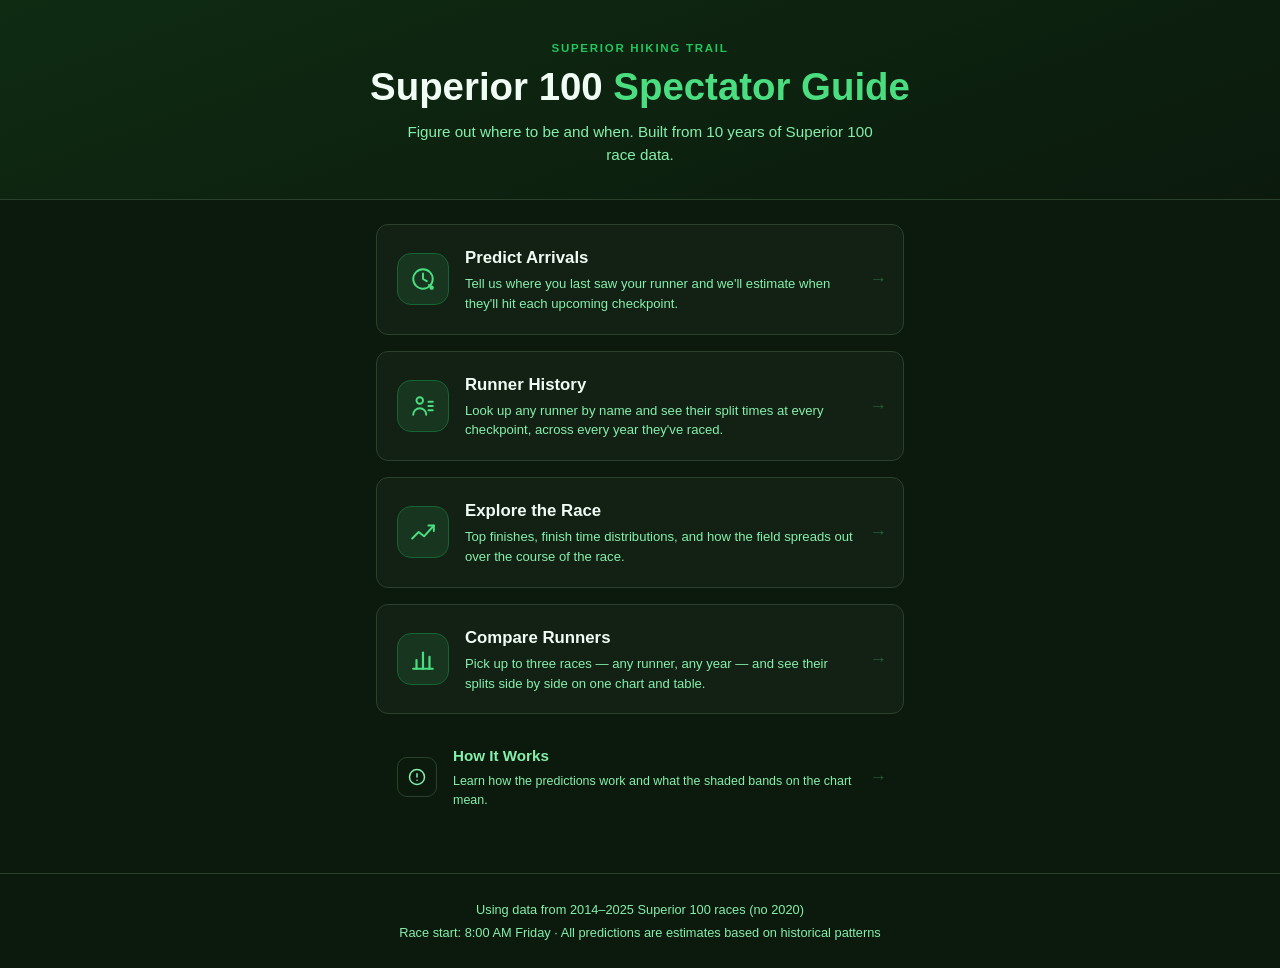
==== index.html @ 0fc6be2d "Add Compare Runners feature Compare up to three Runner-Year instances from across the database on a " ====
<!DOCTYPE html>
<html lang="en">
<head>
  <meta charset="UTF-8">
  <meta name="viewport" content="width=device-width, initial-scale=1.0">
  <title>Superior 100 Spectator Guide</title>
  <link rel="stylesheet" href="css/style.css?v=3">
</head>
<body>

  <header class="site-header">
    <div class="header-inner">
      <div class="header-eyebrow">Superior Hiking Trail</div>
      <h1>Superior 100 <span class="header-accent">Spectator Guide</span></h1>
      <p class="header-sub">Figure out where to be and when. Built from 10 years of Superior 100 race data.</p>
    </div>
  </header>

  <main class="landing-main">

    <a href="predict.html" class="path-card">
      <div class="path-icon">
        <svg viewBox="0 0 24 24" fill="none" stroke="currentColor" stroke-width="1.8" stroke-linecap="round" stroke-linejoin="round">
          <circle cx="12" cy="12" r="9"/>
          <polyline points="12,7 12,12 15.5,14"/>
          <path d="M17.5 17.5 L20 20"/>
          <circle cx="20" cy="20" r="2" fill="currentColor" stroke="none"/>
        </svg>
      </div>
      <div class="path-content">
        <h2 class="path-title">Predict Arrivals</h2>
        <p class="path-desc">Tell us where you last saw your runner and we'll estimate when they'll hit each upcoming checkpoint.</p>
      </div>
      <span class="path-arrow">→</span>
    </a>

    <a href="lookup.html" class="path-card">
      <div class="path-icon">
        <svg viewBox="0 0 24 24" fill="none" stroke="currentColor" stroke-width="1.8" stroke-linecap="round" stroke-linejoin="round">
          <circle cx="9" cy="7" r="3"/>
          <path d="M3 20c0-3.3 2.7-6 6-6s6 2.7 6 6"/>
          <line x1="17" y1="8" x2="21" y2="8"/>
          <line x1="17" y1="12" x2="21" y2="12"/>
          <line x1="17" y1="16" x2="21" y2="16"/>
        </svg>
      </div>
      <div class="path-content">
        <h2 class="path-title">Runner History</h2>
        <p class="path-desc">Look up any runner by name and see their split times at every checkpoint, across every year they've raced.</p>
      </div>
      <span class="path-arrow">→</span>
    </a>

    <a href="explore.html" class="path-card">
      <div class="path-icon">
        <svg viewBox="0 0 24 24" fill="none" stroke="currentColor" stroke-width="1.8" stroke-linecap="round" stroke-linejoin="round">
          <polyline points="2,18 8,12 13,16 22,6"/>
          <polyline points="17,6 22,6 22,11"/>
        </svg>
      </div>
      <div class="path-content">
        <h2 class="path-title">Explore the Race</h2>
        <p class="path-desc">Top finishes, finish time distributions, and how the field spreads out over the course of the race.</p>
      </div>
      <span class="path-arrow">→</span>
    </a>

    <a href="compare.html" class="path-card">
      <div class="path-icon">
        <svg viewBox="0 0 24 24" fill="none" stroke="currentColor" stroke-width="2" stroke-linecap="round" stroke-linejoin="round">
          <line x1="3"  y1="21" x2="21" y2="21"/>
          <line x1="6"  y1="21" x2="6"  y2="13"/>
          <line x1="12" y1="21" x2="12" y2="6"/>
          <line x1="18" y1="21" x2="18" y2="10"/>
        </svg>
      </div>
      <div class="path-content">
        <h2 class="path-title">Compare Runners</h2>
        <p class="path-desc">Pick up to three races — any runner, any year — and see their splits side by side on one chart and table.</p>
      </div>
      <span class="path-arrow">→</span>
    </a>

    <a href="about.html" class="path-card path-card-minor">
      <div class="path-icon path-icon-sm">
        <svg viewBox="0 0 24 24" fill="none" stroke="currentColor" stroke-width="1.8" stroke-linecap="round" stroke-linejoin="round">
          <circle cx="12" cy="12" r="9"/>
          <line x1="12" y1="8" x2="12" y2="12"/>
          <line x1="12" y1="16" x2="12.01" y2="16"/>
        </svg>
      </div>
      <div class="path-content">
        <h2 class="path-title">How It Works</h2>
        <p class="path-desc">Learn how the predictions work and what the shaded bands on the chart mean.</p>
      </div>
      <span class="path-arrow">→</span>
    </a>

  </main>

  <footer class="site-footer">
    <p>Using data from 2014–2025 Superior 100 races (no 2020)</p>
    <p>Race start: 8:00 AM Friday · All predictions are estimates based on historical patterns</p>
  </footer>

</body>
</html>
---- css/style.css ----
/* ─────────────────────────────────────────────
   Reset & Base
───────────────────────────────────────────── */
*, *::before, *::after { box-sizing: border-box; margin: 0; padding: 0; }

:root {
  --bg:          #0b1a0d;
  --surface:     #122114;
  --surface2:    #1a2e1c;
  --border:      #2a422c;
  --accent:      #4ade80;
  --accent-dim:  #22c55e;
  --accent-muted:#166534;
  --text:        #f0fdf4;
  --text-muted:  #86efac;
  --text-faint:  #4ade8055;
  --error:       #f87171;
  --radius:      12px;
  --radius-sm:   8px;

  /* CI fill colors */
  --ci-95: rgba(74, 222, 128, 0.08);
  --ci-50: rgba(74, 222, 128, 0.22);
  --ci-line: #22c55e;
}

html { font-size: 16px; }

body {
  font-family: -apple-system, BlinkMacSystemFont, 'Segoe UI', Roboto, sans-serif;
  background: var(--bg);
  color: var(--text);
  min-height: 100vh;
  line-height: 1.5;
}

/* ─────────────────────────────────────────────
   Header
───────────────────────────────────────────── */
.site-header {
  background: linear-gradient(160deg, #0f2b12 0%, #0b1a0d 100%);
  border-bottom: 1px solid var(--border);
  padding: 2.5rem 1rem 2rem;
  text-align: center;
}

.header-inner { max-width: 640px; margin: 0 auto; }

.header-eyebrow {
  font-size: 0.72rem;
  font-weight: 600;
  letter-spacing: 0.15em;
  text-transform: uppercase;
  color: var(--accent-dim);
  margin-bottom: 0.5rem;
}

h1 {
  font-size: clamp(1.6rem, 5vw, 2.4rem);
  font-weight: 700;
  color: var(--text);
  line-height: 1.15;
}

.header-accent { color: var(--accent); }

.header-sub {
  margin-top: 0.75rem;
  color: var(--text-muted);
  font-size: 0.95rem;
  max-width: 480px;
  margin-left: auto;
  margin-right: auto;
}

/* ─────────────────────────────────────────────
   Layout
───────────────────────────────────────────── */
#app {
  max-width: 680px;
  margin: 0 auto;
  padding: 1.5rem 1rem 3rem;
  display: flex;
  flex-direction: column;
  gap: 1.25rem;
}

.section { display: flex; flex-direction: column; gap: 1.25rem; }
.hidden  { display: none !important; }

/* ─────────────────────────────────────────────
   Cards
───────────────────────────────────────────── */
.card {
  background: var(--surface);
  border: 1px solid var(--border);
  border-radius: var(--radius);
  padding: 1.5rem;
}

.section-title {
  font-size: 1.1rem;
  font-weight: 600;
  color: var(--text);
  margin-bottom: 0.5rem;
}

.section-desc {
  font-size: 0.875rem;
  color: var(--text-muted);
  line-height: 1.6;
  margin-bottom: 1.25rem;
}

/* ─────────────────────────────────────────────
   Loading
───────────────────────────────────────────── */
.loading-screen {
  display: flex;
  flex-direction: column;
  align-items: center;
  gap: 1rem;
  padding: 4rem 1rem;
  color: var(--text-muted);
}

.spinner {
  width: 36px;
  height: 36px;
  border: 3px solid var(--surface2);
  border-top-color: var(--accent);
  border-radius: 50%;
  animation: spin 0.8s linear infinite;
}

@keyframes spin { to { transform: rotate(360deg); } }

/* ─────────────────────────────────────────────
   Observation Rows
───────────────────────────────────────────── */
.observations-container { display: flex; flex-direction: column; gap: 0.75rem; }

.obs-row {
  background: var(--surface2);
  border: 1px solid var(--border);
  border-radius: var(--radius-sm);
  padding: 1.5rem;
  display: grid;
  gap: 1rem;
}

.obs-row-header {
  display: flex;
  justify-content: space-between;
  align-items: center;
  margin-bottom: 0.5rem;
}

.obs-row-label {
  font-size: 0.75rem;
  font-weight: 600;
  letter-spacing: 0.1em;
  text-transform: uppercase;
  color: var(--accent-dim);
}

.remove-obs-btn {
  background: none;
  border: 1px solid var(--border);
  color: var(--text-muted);
  cursor: pointer;
  border-radius: 4px;
  width: 24px;
  height: 24px;
  font-size: 0.85rem;
  display: flex;
  align-items: center;
  justify-content: center;
  transition: all 0.15s;
}
.remove-obs-btn:hover { border-color: var(--error); color: var(--error); }

.obs-inputs {
  display: grid;
  grid-template-columns: 1fr 1fr auto;
  gap: 0.75rem;
  align-items: end;
}

@media (max-width: 480px) {
  .obs-inputs { grid-template-columns: 1fr 1fr; }
  .obs-inputs .day-group { grid-column: 1 / -1; }
}

.input-group { display: flex; flex-direction: column; gap: 0.3rem; }

.input-label {
  font-size: 0.75rem;
  color: var(--text-muted);
  font-weight: 500;
}

select, input[type="time"] {
  background: var(--surface);
  border: 1px solid var(--border);
  color: var(--text);
  border-radius: var(--radius-sm);
  padding: 0.55rem 0.75rem;
  font-size: 0.875rem;
  width: 100%;
  appearance: none;
  -webkit-appearance: none;
  outline: none;
  transition: border-color 0.15s;
  font-family: inherit;
}

select:focus, input[type="time"]:focus {
  border-color: var(--accent-dim);
}

select {
  background-image: url("data:image/svg+xml,%3Csvg xmlns='http://www.w3.org/2000/svg' width='12' height='8' viewBox='0 0 12 8'%3E%3Cpath d='M1 1l5 5 5-5' stroke='%2386efac' stroke-width='1.5' fill='none' stroke-linecap='round'/%3E%3C/svg%3E");
  background-repeat: no-repeat;
  background-position: right 0.75rem center;
  padding-right: 2rem;
}

/* Day select — compact */
.day-select { min-width: 90px; }

/* Time dropdowns */
.time-dropdowns {
  display: flex;
  gap: 0.3rem;
}
.time-dropdowns select { width: auto; }

/* ─────────────────────────────────────────────
   Buttons
───────────────────────────────────────────── */
.btn {
  display: inline-flex;
  align-items: center;
  justify-content: center;
  gap: 0.4rem;
  padding: 0.65rem 1.25rem;
  border-radius: var(--radius-sm);
  font-size: 0.9rem;
  font-weight: 600;
  cursor: pointer;
  border: 1px solid transparent;
  transition: all 0.15s;
  font-family: inherit;
  text-decoration: none;
  line-height: 1;
  -webkit-appearance: none;
}

.btn-primary {
  background: var(--accent);
  color: #052e16;
  border-color: var(--accent);
}
.btn-primary:hover { background: #86efac; border-color: #86efac; }

.btn-ghost {
  background: transparent;
  color: var(--text-muted);
  border-color: var(--border);
}
.btn-ghost:hover { border-color: var(--accent-dim); color: var(--text); }

#input-section .card { display: flex; flex-direction: column; }
.add-obs-btn { font-size: 0.85rem; padding: 0.75rem 1rem; margin-top: 1.5rem; }

.predict-btn {
  width: 100%;
  padding: 0.875rem 1.5rem;
  font-size: 1rem;
}

.reset-btn { align-self: flex-start; }

/* ─────────────────────────────────────────────
   Error Banner
───────────────────────────────────────────── */
.error-banner {
  background: rgba(248, 113, 113, 0.1);
  border: 1px solid rgba(248, 113, 113, 0.4);
  color: var(--error);
  border-radius: var(--radius-sm);
  padding: 0.75rem 1rem;
  font-size: 0.875rem;
}

/* ─────────────────────────────────────────────
   Next Station Card
───────────────────────────────────────────── */
.next-card {
  border-color: var(--accent-muted);
  background: linear-gradient(135deg, #0f2b12 0%, var(--surface) 100%);
}

.next-card-eyebrow {
  font-size: 0.72rem;
  font-weight: 600;
  letter-spacing: 0.12em;
  text-transform: uppercase;
  color: var(--accent-dim);
  margin-bottom: 0.5rem;
}

.next-card h2 {
  font-size: clamp(1.2rem, 4vw, 1.6rem);
  font-weight: 700;
  margin-bottom: 1.25rem;
}

.next-card h2 .station-name { color: var(--accent); }

.time-grid {
  display: grid;
  grid-template-columns: 1fr 1fr 1fr;
  gap: 0.75rem;
  margin-bottom: 1rem;
}

@media (max-width: 400px) {
  .time-grid { grid-template-columns: 1fr 1fr; }
}

.time-cell {
  background: rgba(0,0,0,0.25);
  border: 1px solid var(--border);
  border-radius: var(--radius-sm);
  padding: 0.75rem;
  text-align: center;
}

.time-cell-label {
  font-size: 0.7rem;
  text-transform: uppercase;
  letter-spacing: 0.08em;
  color: var(--text-muted);
  margin-bottom: 0.35rem;
}

.time-cell-value {
  font-size: 1.05rem;
  font-weight: 700;
  color: var(--text);
  line-height: 1.2;
}

.time-cell-value .day-tag {
  display: block;
  font-size: 0.65rem;
  font-weight: 500;
  color: var(--text-muted);
  margin-top: 0.15rem;
}

.time-cell.highlight {
  border-color: var(--accent-dim);
  background: rgba(34, 197, 94, 0.08);
}
.time-cell.highlight .time-cell-value { color: var(--accent); }

.confidence-bar-wrapper {
  margin-top: 0.75rem;
}

.confidence-label {
  font-size: 0.75rem;
  color: var(--text-muted);
  margin-bottom: 0.35rem;
}

.confidence-bar-track {
  height: 8px;
  background: var(--surface2);
  border-radius: 99px;
  overflow: hidden;
  position: relative;
}

.confidence-bar-fill {
  height: 100%;
  border-radius: 99px;
  background: linear-gradient(90deg, var(--accent-muted), var(--accent));
  position: absolute;
}

/* ─────────────────────────────────────────────
   Chart
───────────────────────────────────────────── */
.chart-card { }

.chart-title {
  font-size: 1rem;
  font-weight: 600;
  color: var(--text);
  margin-bottom: 0.25rem;
}

.chart-subtitle {
  font-size: 0.8rem;
  color: var(--text-muted);
  margin-bottom: 1rem;
}

.chart-wrap {
  position: relative;
  height: 240px;
}

.chart-legend {
  display: flex;
  gap: 1.25rem;
  margin-top: 1rem;
  flex-wrap: wrap;
}

.legend-item {
  display: flex;
  align-items: center;
  gap: 0.4rem;
  font-size: 0.78rem;
  color: var(--text-muted);
}

.swatch {
  width: 14px;
  height: 14px;
  border-radius: 3px;
  flex-shrink: 0;
}

.swatch-80   { background: rgba(74, 222, 128, 0.2); border: 1px solid rgba(74, 222, 128, 0.4); }
.swatch-50   { background: rgba(74, 222, 128, 0.45); border: 1px solid rgba(74, 222, 128, 0.7); }
.swatch-line { background: #22c55e; border-radius: 99px; height: 3px; margin: auto 0; width: 16px; }
.swatch-night { background: rgba(10, 15, 50, 0.55); border: 1px solid rgba(100, 110, 200, 0.35); }

/* ─────────────────────────────────────────────
   Table
───────────────────────────────────────────── */
.table-card .section-title { margin-bottom: 0.25rem; }

.table-scroll { overflow-x: auto; margin-top: 1rem; }

.pred-table {
  width: 100%;
  border-collapse: collapse;
  font-size: 0.875rem;
  white-space: nowrap;
}

.pred-table th {
  text-align: center;
  padding: 0.5rem 0.75rem;
  font-size: 0.72rem;
  font-weight: 600;
  letter-spacing: 0.08em;
  text-transform: uppercase;
  color: var(--text-muted);
  border-bottom: 1px solid var(--border);
}

.pred-table th:first-child { text-align: left; }

.pred-table td {
  padding: 0.625rem 0.75rem;
  border-bottom: 1px solid rgba(42, 66, 44, 0.5);
  color: var(--text);
  text-align: center;
}

.pred-table tr:last-child td { border-bottom: none; }
.pred-table tr:hover td { background: var(--surface2); }

.text-right { text-align: right; }

.td-station { font-weight: 500; }
.td-median  { font-weight: 600; color: var(--accent); }
.td-range   { color: var(--text-muted); font-size: 0.82rem; }

.pred-table tr.next-row td { background: rgba(34,197,94,0.06); }
.pred-table tr.next-row .td-station { color: var(--accent); }

.day-tag-inline {
  font-size: 0.7rem;
  color: var(--text-muted);
  margin-left: 0.25rem;
}

.section-sub {
  margin: 0.15rem 0 0;
  font-size: 0.82rem;
  color: var(--text-muted);
  line-height: 1.45;
}

/* Pace chart: emphasize the finish row */
.pred-table tr.pace-finish-row td { background: rgba(34,197,94,0.06); }
.pred-table tr.pace-finish-row .td-station { color: var(--accent); font-weight: 600; }

/* Pace chart: keep the checkpoint name pinned while the times scroll sideways.
   The pinned cell needs an opaque background to cover columns sliding under it. */
#pace-table th:first-child,
#pace-table td:first-child {
  position: sticky;
  left: 0;
  z-index: 1;
  background: var(--surface);
  box-shadow: 1px 0 0 var(--border);
}
#pace-table tr:hover td:first-child { background: var(--surface2); }
/* finish row: solid equivalent of surface + the green tint (rgba can't cover) */
#pace-table tr.pace-finish-row td:first-child { background: #132b18; }

/* ─────────────────────────────────────────────
   Footer
───────────────────────────────────────────── */
.results-footer { display: flex; flex-direction: column; gap: 0.5rem; }

.data-note {
  font-size: 0.8rem;
  color: var(--text-muted);
}

.site-footer {
  border-top: 1px solid var(--border);
  text-align: center;
  padding: 1.5rem 1rem;
  color: var(--text-muted);
  font-size: 0.8rem;
  line-height: 1.8;
}

/* ─────────────────────────────────────────────
   Explore page — stat cards
───────────────────────────────────────────── */
#explore-app {
  max-width: 680px;
  margin: 0 auto;
  padding: 1.5rem 1rem 3rem;
  display: flex;
  flex-direction: column;
  gap: 1.25rem;
}

.chart-wrap-tall { height: 340px; }

.stat-grid {
  display: grid;
  grid-template-columns: repeat(3, 1fr);
  gap: 0.75rem;
}

@media (max-width: 480px) {
  .stat-grid { grid-template-columns: repeat(2, 1fr); }
  .chart-wrap-tall { height: 280px; }
}

.stat-card {
  background: var(--surface);
  border: 1px solid var(--border);
  border-radius: var(--radius);
  padding: 1rem;
  display: flex;
  flex-direction: column;
  gap: 0.2rem;
}

.stat-value {
  font-size: clamp(1.3rem, 4vw, 1.7rem);
  font-weight: 700;
  color: var(--accent);
  line-height: 1.1;
  font-variant-numeric: tabular-nums;
}

.stat-label {
  font-size: 0.72rem;
  font-weight: 600;
  text-transform: uppercase;
  letter-spacing: 0.1em;
  color: var(--text-muted);
}

.stat-sub {
  font-size: 0.75rem;
  color: var(--text-faint);
  line-height: 1.4;
  margin-top: 0.1rem;
}

/* ─────────────────────────────────────────────
   Explore page — scrubber
───────────────────────────────────────────── */
.scrubber-card { }

.scrubber-time {
  font-size: 1.15rem;
  font-weight: 700;
  color: var(--text);
  margin-bottom: 0.75rem;
  min-height: 1.5em;
}

.race-scrubber {
  width: 100%;
  appearance: none;
  -webkit-appearance: none;
  height: 6px;
  border-radius: 99px;
  background: var(--surface2);
  outline: none;
  cursor: pointer;
  margin-bottom: 1.25rem;
}
.race-scrubber::-webkit-slider-thumb {
  -webkit-appearance: none;
  width: 22px;
  height: 22px;
  border-radius: 50%;
  background: var(--accent);
  cursor: pointer;
  border: 2px solid #052e16;
}
.race-scrubber::-moz-range-thumb {
  width: 20px;
  height: 20px;
  border-radius: 50%;
  background: var(--accent);
  cursor: pointer;
  border: 2px solid #052e16;
}

.scrubber-positions {
  display: flex;
  flex-direction: column;
  gap: 0.5rem;
}

.scrubber-row {
  display: grid;
  grid-template-columns: 1fr auto auto;
  align-items: center;
  gap: 0.75rem;
  padding: 0.5rem 0.75rem;
  background: var(--surface2);
  border-radius: var(--radius-sm);
  border: 1px solid var(--border);
}

.scrubber-runner-label {
  font-size: 0.8rem;
  color: var(--text-muted);
}

.scrubber-mile {
  font-size: 0.9rem;
  font-weight: 700;
  color: var(--accent);
  font-variant-numeric: tabular-nums;
  white-space: nowrap;
}

.scrubber-after {
  font-size: 0.75rem;
  color: var(--text-muted);
  white-space: nowrap;
  text-align: right;
}

/* ─────────────────────────────────────────────
   Explore page — survival table
───────────────────────────────────────────── */
.survival-table th, .survival-table td { text-align: center; }
.survival-table th:first-child, .survival-table td:first-child { text-align: left; }
.survival-table .attrition-row td { color: var(--text-muted); }
.survival-table .attrition-row .td-station { color: var(--error); }

.finish-bar-wrap {
  display: flex;
  align-items: center;
  gap: 0.5rem;
  min-width: 80px;
}
.finish-bar {
  height: 8px;
  border-radius: 99px;
  background: linear-gradient(90deg, var(--accent-muted), var(--accent));
  flex-shrink: 0;
  max-width: 60px;
}
.finish-bar-label {
  font-size: 0.82rem;
  font-weight: 600;
  color: var(--text);
}

/* ─────────────────────────────────────────────
   Back link
───────────────────────────────────────────── */
.back-link {
  display: inline-block;
  font-size: 0.8rem;
  color: var(--text-muted);
  text-decoration: none;
  margin-bottom: 0.75rem;
  letter-spacing: 0.03em;
}
.back-link:hover { color: var(--accent); }

/* ─────────────────────────────────────────────
   Landing page
───────────────────────────────────────────── */
.landing-main {
  max-width: 560px;
  margin: 0 auto;
  padding: 1.5rem 1rem 3rem;
  display: flex;
  flex-direction: column;
  gap: 1rem;
}

.path-card {
  display: flex;
  align-items: center;
  gap: 1rem;
  background: var(--surface);
  border: 1px solid var(--border);
  border-radius: var(--radius);
  padding: 1.25rem 1rem 1.25rem 1.25rem;
  text-decoration: none;
  color: var(--text);
  transition: border-color 0.15s, background 0.15s;
  -webkit-tap-highlight-color: transparent;
}
.path-card:hover, .path-card:active {
  border-color: var(--accent-dim);
  background: var(--surface2);
}

.path-card-minor {
  border-color: transparent;
  background: transparent;
  padding-top: 0.875rem;
  padding-bottom: 0.875rem;
}
.path-card-minor:hover { background: var(--surface); border-color: var(--border); }

.path-icon {
  flex-shrink: 0;
  width: 52px;
  height: 52px;
  border-radius: 14px;
  background: rgba(74, 222, 128, 0.1);
  border: 1px solid var(--accent-muted);
  display: flex;
  align-items: center;
  justify-content: center;
  color: var(--accent);
}
.path-icon svg { width: 26px; height: 26px; }

.path-icon-sm {
  width: 40px;
  height: 40px;
  border-radius: 10px;
  background: transparent;
  border-color: var(--border);
  color: var(--text-muted);
}
.path-icon-sm svg { width: 20px; height: 20px; }

.path-content { flex: 1; min-width: 0; }

.path-title {
  font-size: 1.05rem;
  font-weight: 700;
  color: var(--text);
  margin-bottom: 0.25rem;
}
.path-card-minor .path-title { font-size: 0.95rem; color: var(--text-muted); }

.path-desc {
  font-size: 0.82rem;
  color: var(--text-muted);
  line-height: 1.5;
}
.path-card-minor .path-desc { font-size: 0.78rem; }

.path-arrow {
  font-size: 1.1rem;
  color: var(--text-faint);
  flex-shrink: 0;
}
.path-card:hover .path-arrow { color: var(--accent-dim); }

/* ─────────────────────────────────────────────
   Runner lookup page
───────────────────────────────────────────── */
#lookup-app {
  max-width: 680px;
  margin: 0 auto;
  padding: 1.5rem 1rem 3rem;
  display: flex;
  flex-direction: column;
  gap: 1.25rem;
}

.search-card { position: relative; }

.search-wrap { margin-top: 0.75rem; }

.search-input {
  width: 100%;
  background: var(--surface2);
  border: 1px solid var(--border);
  color: var(--text);
  border-radius: var(--radius-sm);
  padding: 0.75rem 1rem;
  font-size: 1rem;
  font-family: inherit;
  outline: none;
  transition: border-color 0.15s;
}
.search-input:focus { border-color: var(--accent-dim); }
.search-input::placeholder { color: var(--text-faint); }

.search-results {
  margin-top: 0.5rem;
  border: 1px solid var(--border);
  border-radius: var(--radius-sm);
  overflow: hidden;
  background: var(--surface2);
  max-height: 320px;
  overflow-y: auto;
}

.search-result-row {
  display: flex;
  align-items: center;
  justify-content: space-between;
  width: 100%;
  padding: 0.75rem 1rem;
  background: none;
  border: none;
  border-bottom: 1px solid rgba(42, 66, 44, 0.4);
  color: var(--text);
  cursor: pointer;
  font-family: inherit;
  font-size: 0.9rem;
  text-align: left;
  gap: 1rem;
  transition: background 0.1s;
  -webkit-tap-highlight-color: transparent;
}
.search-result-row:last-child { border-bottom: none; }
.search-result-row:hover, .search-result-row:active { background: rgba(74,222,128,0.06); }

.result-name { font-weight: 500; }
.result-years { font-size: 0.75rem; color: var(--text-muted); white-space: nowrap; }

.search-empty {
  padding: 1rem;
  color: var(--text-muted);
  font-size: 0.875rem;
  text-align: center;
}

.runner-header-card { padding: 1.25rem 1.5rem; }

.runner-title-row {
  display: flex;
  align-items: center;
  justify-content: space-between;
  flex-wrap: wrap;
  gap: 0.75rem;
}

.runner-name {
  font-size: clamp(1.1rem, 4vw, 1.4rem);
  font-weight: 700;
  color: var(--accent);
}

.year-tabs { display: flex; gap: 0.4rem; flex-wrap: wrap; }

.year-tab {
  padding: 0.3rem 0.75rem;
  border-radius: 99px;
  font-size: 0.82rem;
  font-weight: 600;
  cursor: pointer;
  background: var(--surface2);
  border: 1px solid var(--border);
  color: var(--text-muted);
  font-family: inherit;
  transition: all 0.15s;
}
.year-tab.active, .year-tab:hover {
  background: var(--accent-muted);
  border-color: var(--accent-dim);
  color: var(--text);
}

.year-single {
  font-size: 0.82rem;
  color: var(--text-muted);
  font-weight: 600;
}

.history-table td { text-align: center; }
.history-table td.td-station { text-align: left; }
.history-table .seg-cell { color: var(--text-muted); font-size: 0.82rem; }
.history-table .dns-row td { opacity: 0.4; }

.runner-finish {
  display: flex;
  align-items: center;
  gap: 0.75rem;
  margin-top: 1rem;
  padding-top: 1rem;
  border-top: 1px solid var(--border);
}
.finish-label {
  font-size: 0.7rem;
  font-weight: 600;
  text-transform: uppercase;
  letter-spacing: 0.12em;
  color: var(--text-muted);
  flex-shrink: 0;
}
.finish-time {
  font-size: 1.5rem;
  font-weight: 700;
  color: var(--accent);
  font-variant-numeric: tabular-nums;
  letter-spacing: 0.02em;
}
.runner-finish.dnf {
  background: rgba(248, 113, 113, 0.07);
  border: 1px solid rgba(248, 113, 113, 0.3);
  border-top: 1px solid rgba(248, 113, 113, 0.3);
  border-radius: var(--radius-sm);
  padding: 0.6rem 0.875rem;
  margin-top: 1rem;
}
.runner-finish.dnf .finish-label {
  color: var(--error);
  letter-spacing: 0.08em;
  font-size: 0.85rem;
  text-transform: none;
}

/* ─────────────────────────────────────────────
   About page
───────────────────────────────────────────── */
.about-main {
  max-width: 640px;
  margin: 0 auto;
  padding: 1.5rem 1rem 3rem;
  display: flex;
  flex-direction: column;
  gap: 1rem;
}

.about-section { }

.about-heading {
  font-size: 1rem;
  font-weight: 700;
  color: var(--accent);
  margin-bottom: 0.75rem;
}

.about-section p {
  font-size: 0.9rem;
  color: var(--text-muted);
  line-height: 1.7;
  margin-bottom: 0.75rem;
}
.about-section p:last-child { margin-bottom: 0; }

.about-section strong { color: var(--text); }
.about-section em { color: var(--text); font-style: italic; }

.about-list {
  list-style: none;
  display: flex;
  flex-direction: column;
  gap: 0.5rem;
  margin: 0.5rem 0 0.75rem;
}
.about-list li {
  font-size: 0.9rem;
  color: var(--text-muted);
  line-height: 1.6;
  padding-left: 1rem;
  position: relative;
}
.about-list li::before {
  content: '·';
  position: absolute;
  left: 0;
  color: var(--accent-dim);
  font-weight: 700;
}

.about-cta {
  text-align: center;
  padding: 0.5rem 0;
}

/* ─────────────────────────────────────────────
   Compare page
───────────────────────────────────────────── */
#compare-app {
  max-width: 680px;
  margin: 0 auto;
  padding: 1.5rem 1rem 3rem;
  display: flex;
  flex-direction: column;
  gap: 1.25rem;
}

#compare-results {
  display: flex;
  flex-direction: column;
  gap: 1.25rem;
}

/* Selected race chips */
.selected-races {
  display: flex;
  flex-direction: column;
  gap: 0.5rem;
  margin-bottom: 1rem;
}

.cmp-empty {
  font-size: 0.85rem;
  color: var(--text-faint);
  padding: 0.1rem 0 0.4rem;
}

.cmp-chip {
  display: flex;
  align-items: center;
  gap: 0.75rem;
  background: var(--surface2);
  border: 1px solid var(--border);
  border-radius: var(--radius-sm);
  padding: 0.6rem 0.75rem;
}

.cmp-chip-dot {
  width: 10px;
  height: 10px;
  border-radius: 50%;
  flex-shrink: 0;
  background: var(--chip-color, var(--accent));
}

.cmp-chip-text { display: flex; flex-direction: column; gap: 0.1rem; flex: 1; min-width: 0; }
.cmp-chip-name { font-weight: 600; color: var(--text); font-size: 0.9rem; }
.cmp-chip-meta { font-size: 0.75rem; color: var(--text-muted); }

.cmp-chip-remove {
  background: none;
  border: 1px solid var(--border);
  color: var(--text-muted);
  cursor: pointer;
  border-radius: 4px;
  width: 24px;
  height: 24px;
  font-size: 0.85rem;
  display: flex;
  align-items: center;
  justify-content: center;
  flex-shrink: 0;
  transition: all 0.15s;
}
.cmp-chip-remove:hover { border-color: var(--error); color: var(--error); }

/* Search result rows carry a runner name + a year pill per race they ran */
.cmp-result-row {
  display: flex;
  align-items: center;
  justify-content: space-between;
  gap: 1rem;
  padding: 0.6rem 1rem;
  border-bottom: 1px solid rgba(42, 66, 44, 0.4);
}
.cmp-result-row:last-child { border-bottom: none; }
.cmp-result-row .result-name { font-weight: 500; font-size: 0.9rem; }

.cmp-result-years { display: flex; gap: 0.35rem; flex-wrap: wrap; justify-content: flex-end; }

.cmp-year-pill { padding: 0.2rem 0.6rem; font-size: 0.78rem; }
.cmp-year-pill:disabled { cursor: default; }
.cmp-year-pill:not(.active):disabled { opacity: 0.5; }
.cmp-year-pill:not(.active):disabled:hover {
  background: var(--surface2);
  border-color: var(--border);
  color: var(--text-muted);
}

/* Comparison table: colored, mixed-case column heads tie each runner to a chart line */
.cmp-col-head { text-transform: none; vertical-align: bottom; }
.cmp-col-inner { display: flex; flex-direction: column; align-items: center; gap: 3px; }
.cmp-col-dot { width: 18px; height: 4px; border-radius: 99px; }
.cmp-col-name { font-weight: 600; color: var(--text); font-size: 0.78rem; letter-spacing: 0; white-space: nowrap; }
.cmp-col-year { font-size: 0.7rem; color: var(--text-muted); font-weight: 500; }

#compare-table td.td-station { text-align: left; }
.cmp-dns { color: var(--text-faint); }

/* Keep the checkpoint column pinned while race columns scroll sideways */
#compare-table th:first-child,
#compare-table td:first-child {
  position: sticky;
  left: 0;
  z-index: 1;
  background: var(--surface);
  box-shadow: 1px 0 0 var(--border);
}
#compare-table tr:hover td:first-child { background: var(--surface2); }
#compare-table tr.pace-finish-row td:first-child { background: #132b18; }
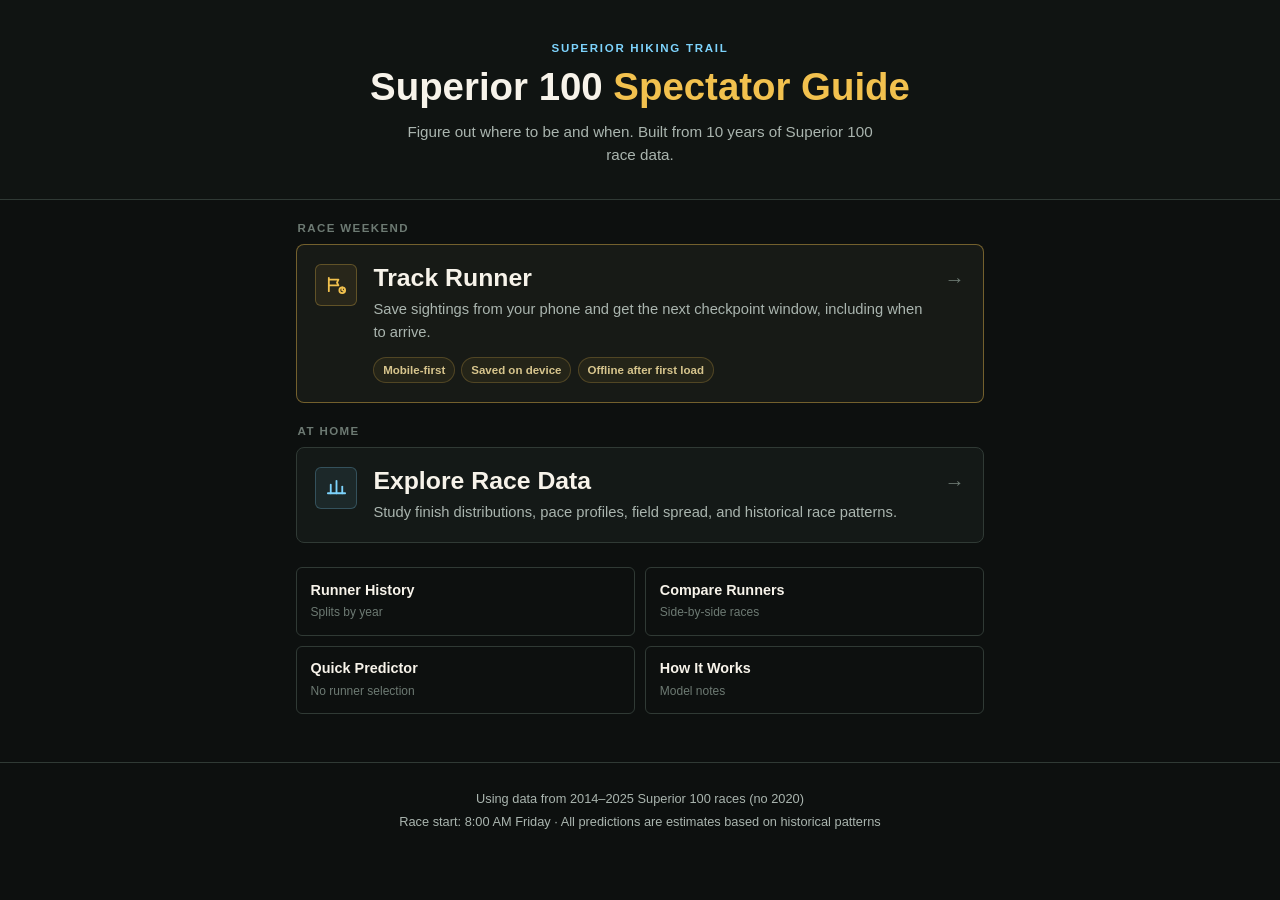
==== commit c82fc37a: "UI refresh" ====
--- a/index.html
+++ b/index.html
@@ -4,7 +4,7 @@
   <meta charset="UTF-8">
   <meta name="viewport" content="width=device-width, initial-scale=1.0">
   <title>Superior 100 Spectator Guide</title>
-  <link rel="stylesheet" href="css/style.css?v=3">
+  <link rel="stylesheet" href="css/style.css?v=14">
 </head>
 <body>
 
@@ -16,85 +16,69 @@
     </div>
   </header>
 
-  <main class="landing-main">
+  <main class="landing-main landing-main-v2">
 
-    <a href="predict.html" class="path-card">
-      <div class="path-icon">
-        <svg viewBox="0 0 24 24" fill="none" stroke="currentColor" stroke-width="1.8" stroke-linecap="round" stroke-linejoin="round">
-          <circle cx="12" cy="12" r="9"/>
-          <polyline points="12,7 12,12 15.5,14"/>
-          <path d="M17.5 17.5 L20 20"/>
-          <circle cx="20" cy="20" r="2" fill="currentColor" stroke="none"/>
-        </svg>
-      </div>
-      <div class="path-content">
-        <h2 class="path-title">Predict Arrivals</h2>
-        <p class="path-desc">Tell us where you last saw your runner and we'll estimate when they'll hit each upcoming checkpoint.</p>
-      </div>
-      <span class="path-arrow">→</span>
-    </a>
+    <section class="landing-mode">
+      <div class="mode-kicker">Race Weekend</div>
+      <a href="track.html" class="mode-card mode-card-primary">
+        <div class="mode-icon">
+          <svg viewBox="0 0 24 24" fill="none" stroke="currentColor" stroke-width="1.9" stroke-linecap="round" stroke-linejoin="round">
+            <path d="M4 19V5"/>
+            <path d="M4 7h10l-1.5 3L14 13H4"/>
+            <circle cx="18" cy="18" r="3"/>
+            <path d="M18 15v3l2 1"/>
+          </svg>
+        </div>
+        <div class="mode-content">
+          <h2>Track Runner</h2>
+          <p>Save sightings from your phone and get the next checkpoint window, including when to arrive.</p>
+          <div class="mode-tags">
+            <span>Mobile-first</span>
+            <span>Saved on device</span>
+            <span>Offline after first load</span>
+          </div>
+        </div>
+        <span class="mode-arrow">→</span>
+      </a>
+    </section>
 
-    <a href="lookup.html" class="path-card">
-      <div class="path-icon">
-        <svg viewBox="0 0 24 24" fill="none" stroke="currentColor" stroke-width="1.8" stroke-linecap="round" stroke-linejoin="round">
-          <circle cx="9" cy="7" r="3"/>
-          <path d="M3 20c0-3.3 2.7-6 6-6s6 2.7 6 6"/>
-          <line x1="17" y1="8" x2="21" y2="8"/>
-          <line x1="17" y1="12" x2="21" y2="12"/>
-          <line x1="17" y1="16" x2="21" y2="16"/>
-        </svg>
-      </div>
-      <div class="path-content">
-        <h2 class="path-title">Runner History</h2>
-        <p class="path-desc">Look up any runner by name and see their split times at every checkpoint, across every year they've raced.</p>
-      </div>
-      <span class="path-arrow">→</span>
-    </a>
+    <section class="landing-mode">
+      <div class="mode-kicker">At Home</div>
+      <a href="explore.html" class="mode-card">
+        <div class="mode-icon">
+          <svg viewBox="0 0 24 24" fill="none" stroke="currentColor" stroke-width="1.9" stroke-linecap="round" stroke-linejoin="round">
+            <path d="M3 18h18"/>
+            <path d="M6 18V9"/>
+            <path d="M12 18V5"/>
+            <path d="M18 18v-7"/>
+          </svg>
+        </div>
+        <div class="mode-content">
+          <h2>Explore Race Data</h2>
+          <p>Study finish distributions, pace profiles, field spread, and historical race patterns.</p>
+        </div>
+        <span class="mode-arrow">→</span>
+      </a>
+    </section>
 
-    <a href="explore.html" class="path-card">
-      <div class="path-icon">
-        <svg viewBox="0 0 24 24" fill="none" stroke="currentColor" stroke-width="1.8" stroke-linecap="round" stroke-linejoin="round">
-          <polyline points="2,18 8,12 13,16 22,6"/>
-          <polyline points="17,6 22,6 22,11"/>
-        </svg>
-      </div>
-      <div class="path-content">
-        <h2 class="path-title">Explore the Race</h2>
-        <p class="path-desc">Top finishes, finish time distributions, and how the field spreads out over the course of the race.</p>
-      </div>
-      <span class="path-arrow">→</span>
-    </a>
-
-    <a href="compare.html" class="path-card">
-      <div class="path-icon">
-        <svg viewBox="0 0 24 24" fill="none" stroke="currentColor" stroke-width="2" stroke-linecap="round" stroke-linejoin="round">
-          <line x1="3"  y1="21" x2="21" y2="21"/>
-          <line x1="6"  y1="21" x2="6"  y2="13"/>
-          <line x1="12" y1="21" x2="12" y2="6"/>
-          <line x1="18" y1="21" x2="18" y2="10"/>
-        </svg>
-      </div>
-      <div class="path-content">
-        <h2 class="path-title">Compare Runners</h2>
-        <p class="path-desc">Pick up to three races — any runner, any year — and see their splits side by side on one chart and table.</p>
-      </div>
-      <span class="path-arrow">→</span>
-    </a>
-
-    <a href="about.html" class="path-card path-card-minor">
-      <div class="path-icon path-icon-sm">
-        <svg viewBox="0 0 24 24" fill="none" stroke="currentColor" stroke-width="1.8" stroke-linecap="round" stroke-linejoin="round">
-          <circle cx="12" cy="12" r="9"/>
-          <line x1="12" y1="8" x2="12" y2="12"/>
-          <line x1="12" y1="16" x2="12.01" y2="16"/>
-        </svg>
-      </div>
-      <div class="path-content">
-        <h2 class="path-title">How It Works</h2>
-        <p class="path-desc">Learn how the predictions work and what the shaded bands on the chart mean.</p>
-      </div>
-      <span class="path-arrow">→</span>
-    </a>
+    <section class="landing-tools" aria-label="More tools">
+      <a href="lookup.html" class="tool-link">
+        <span>Runner History</span>
+        <small>Splits by year</small>
+      </a>
+      <a href="compare.html" class="tool-link">
+        <span>Compare Runners</span>
+        <small>Side-by-side races</small>
+      </a>
+      <a href="predict.html" class="tool-link">
+        <span>Quick Predictor</span>
+        <small>No runner selection</small>
+      </a>
+      <a href="about.html" class="tool-link">
+        <span>How It Works</span>
+        <small>Model notes</small>
+      </a>
+    </section>
 
   </main>
 
@@ -103,5 +87,6 @@
     <p>Race start: 8:00 AM Friday · All predictions are estimates based on historical patterns</p>
   </footer>
 
+  <script src="js/sw-register.js"></script>
 </body>
 </html>
--- a/css/style.css
+++ b/css/style.css
@@ -4,24 +4,25 @@
 *, *::before, *::after { box-sizing: border-box; margin: 0; padding: 0; }
 
 :root {
-  --bg:          #0b1a0d;
-  --surface:     #122114;
-  --surface2:    #1a2e1c;
-  --border:      #2a422c;
-  --accent:      #4ade80;
-  --accent-dim:  #22c55e;
-  --accent-muted:#166534;
-  --text:        #f0fdf4;
-  --text-muted:  #86efac;
-  --text-faint:  #4ade8055;
+  --bg:          #0d100f;
+  --surface:     #151a18;
+  --surface2:    #1d2421;
+  --border:      #303a35;
+  --accent:      #f2c14e;
+  --accent-dim:  #7dd3fc;
+  --accent-muted:#46535b;
+  --success:     #4ade80;
+  --text:        #f7f3ea;
+  --text-muted:  #aab5af;
+  --text-faint:  #6d7a73;
   --error:       #f87171;
-  --radius:      12px;
-  --radius-sm:   8px;
+  --radius:      8px;
+  --radius-sm:   6px;
 
   /* CI fill colors */
-  --ci-95: rgba(74, 222, 128, 0.08);
-  --ci-50: rgba(74, 222, 128, 0.22);
-  --ci-line: #22c55e;
+  --ci-95: rgba(125, 211, 252, 0.09);
+  --ci-50: rgba(125, 211, 252, 0.22);
+  --ci-line: #7dd3fc;
 }
 
 html { font-size: 16px; }
@@ -38,7 +39,7 @@
    Header
 ───────────────────────────────────────────── */
 .site-header {
-  background: linear-gradient(160deg, #0f2b12 0%, #0b1a0d 100%);
+  background: #101412;
   border-bottom: 1px solid var(--border);
   padding: 2.5rem 1rem 2rem;
   text-align: center;
@@ -220,7 +221,7 @@
 }
 
 select {
-  background-image: url("data:image/svg+xml,%3Csvg xmlns='http://www.w3.org/2000/svg' width='12' height='8' viewBox='0 0 12 8'%3E%3Cpath d='M1 1l5 5 5-5' stroke='%2386efac' stroke-width='1.5' fill='none' stroke-linecap='round'/%3E%3C/svg%3E");
+  background-image: url("data:image/svg+xml,%3Csvg xmlns='http://www.w3.org/2000/svg' width='12' height='8' viewBox='0 0 12 8'%3E%3Cpath d='M1 1l5 5 5-5' stroke='%23aab5af' stroke-width='1.5' fill='none' stroke-linecap='round'/%3E%3C/svg%3E");
   background-repeat: no-repeat;
   background-position: right 0.75rem center;
   padding-right: 2rem;
@@ -259,10 +260,10 @@
 
 .btn-primary {
   background: var(--accent);
-  color: #052e16;
+  color: #171007;
   border-color: var(--accent);
 }
-.btn-primary:hover { background: #86efac; border-color: #86efac; }
+.btn-primary:hover { background: #ffd875; border-color: #ffd875; }
 
 .btn-ghost {
   background: transparent;
@@ -298,8 +299,8 @@
    Next Station Card
 ───────────────────────────────────────────── */
 .next-card {
-  border-color: var(--accent-muted);
-  background: linear-gradient(135deg, #0f2b12 0%, var(--surface) 100%);
+  border-color: #495a61;
+  background: #121715;
 }
 
 .next-card-eyebrow {
@@ -307,7 +308,7 @@
   font-weight: 600;
   letter-spacing: 0.12em;
   text-transform: uppercase;
-  color: var(--accent-dim);
+  color: var(--accent);
   margin-bottom: 0.5rem;
 }
 
@@ -317,7 +318,7 @@
   margin-bottom: 1.25rem;
 }
 
-.next-card h2 .station-name { color: var(--accent); }
+.next-card h2 .station-name { color: var(--accent-dim); }
 
 .time-grid {
   display: grid;
@@ -331,7 +332,7 @@
 }
 
 .time-cell {
-  background: rgba(0,0,0,0.25);
+  background: rgba(255,255,255,0.025);
   border: 1px solid var(--border);
   border-radius: var(--radius-sm);
   padding: 0.75rem;
@@ -362,8 +363,8 @@
 }
 
 .time-cell.highlight {
-  border-color: var(--accent-dim);
-  background: rgba(34, 197, 94, 0.08);
+  border-color: rgba(242, 193, 78, 0.55);
+  background: rgba(242, 193, 78, 0.08);
 }
 .time-cell.highlight .time-cell-value { color: var(--accent); }
 
@@ -388,7 +389,7 @@
 .confidence-bar-fill {
   height: 100%;
   border-radius: 99px;
-  background: linear-gradient(90deg, var(--accent-muted), var(--accent));
+  background: linear-gradient(90deg, var(--accent-dim), var(--accent));
   position: absolute;
 }
 
@@ -437,9 +438,9 @@
   flex-shrink: 0;
 }
 
-.swatch-80   { background: rgba(74, 222, 128, 0.2); border: 1px solid rgba(74, 222, 128, 0.4); }
-.swatch-50   { background: rgba(74, 222, 128, 0.45); border: 1px solid rgba(74, 222, 128, 0.7); }
-.swatch-line { background: #22c55e; border-radius: 99px; height: 3px; margin: auto 0; width: 16px; }
+.swatch-80   { background: rgba(125, 211, 252, 0.18); border: 1px solid rgba(125, 211, 252, 0.38); }
+.swatch-50   { background: rgba(242, 193, 78, 0.25); border: 1px solid rgba(242, 193, 78, 0.55); }
+.swatch-line { background: var(--accent); border-radius: 99px; height: 3px; margin: auto 0; width: 16px; }
 .swatch-night { background: rgba(10, 15, 50, 0.55); border: 1px solid rgba(100, 110, 200, 0.35); }
 
 /* ─────────────────────────────────────────────
@@ -485,7 +486,7 @@
 .td-median  { font-weight: 600; color: var(--accent); }
 .td-range   { color: var(--text-muted); font-size: 0.82rem; }
 
-.pred-table tr.next-row td { background: rgba(34,197,94,0.06); }
+.pred-table tr.next-row td { background: rgba(242, 193, 78, 0.07); }
 .pred-table tr.next-row .td-station { color: var(--accent); }
 
 .day-tag-inline {
@@ -502,7 +503,7 @@
 }
 
 /* Pace chart: emphasize the finish row */
-.pred-table tr.pace-finish-row td { background: rgba(34,197,94,0.06); }
+.pred-table tr.pace-finish-row td { background: rgba(242, 193, 78, 0.07); }
 .pred-table tr.pace-finish-row .td-station { color: var(--accent); font-weight: 600; }
 
 /* Pace chart: keep the checkpoint name pinned while the times scroll sideways.
@@ -627,7 +628,7 @@
   border-radius: 50%;
   background: var(--accent);
   cursor: pointer;
-  border: 2px solid #052e16;
+  border: 2px solid #171007;
 }
 .race-scrubber::-moz-range-thumb {
   width: 20px;
@@ -635,7 +636,7 @@
   border-radius: 50%;
   background: var(--accent);
   cursor: pointer;
-  border: 2px solid #052e16;
+  border: 2px solid #171007;
 }
 
 .scrubber-positions {
@@ -719,12 +720,165 @@
    Landing page
 ───────────────────────────────────────────── */
 .landing-main {
-  max-width: 560px;
+  max-width: 720px;
   margin: 0 auto;
   padding: 1.5rem 1rem 3rem;
   display: flex;
   flex-direction: column;
   gap: 1rem;
+}
+
+.landing-main-v2 {
+  gap: 1.25rem;
+  padding-top: 1.25rem;
+}
+
+.landing-mode {
+  display: flex;
+  flex-direction: column;
+  gap: 0.45rem;
+}
+
+.mode-kicker {
+  color: var(--text-faint);
+  font-size: 0.72rem;
+  font-weight: 800;
+  letter-spacing: 0.12em;
+  text-transform: uppercase;
+  padding-left: 0.1rem;
+}
+
+.mode-card {
+  display: grid;
+  grid-template-columns: auto minmax(0, 1fr) auto;
+  gap: 1rem;
+  align-items: start;
+  background: #141917;
+  border: 1px solid var(--border);
+  border-radius: var(--radius);
+  color: var(--text);
+  text-decoration: none;
+  padding: 1.15rem;
+  -webkit-tap-highlight-color: transparent;
+  transition: border-color 0.15s, background 0.15s, transform 0.15s;
+}
+
+.mode-card:hover,
+.mode-card:active {
+  background: #171d1a;
+  border-color: #52615a;
+}
+
+.mode-card-primary {
+  border-color: rgba(242, 193, 78, 0.42);
+  background: #171a16;
+}
+
+.mode-card-primary:hover,
+.mode-card-primary:active {
+  border-color: rgba(242, 193, 78, 0.72);
+}
+
+.mode-icon {
+  width: 42px;
+  height: 42px;
+  border-radius: var(--radius-sm);
+  display: flex;
+  align-items: center;
+  justify-content: center;
+  color: var(--accent-dim);
+  background: rgba(125, 211, 252, 0.08);
+  border: 1px solid rgba(125, 211, 252, 0.24);
+}
+.mode-card-primary .mode-icon {
+  color: var(--accent);
+  background: rgba(242, 193, 78, 0.08);
+  border-color: rgba(242, 193, 78, 0.28);
+}
+.mode-icon svg { width: 23px; height: 23px; }
+
+.mode-content h2 {
+  color: var(--text);
+  font-size: clamp(1.2rem, 4vw, 1.55rem);
+  line-height: 1.15;
+  margin-bottom: 0.35rem;
+}
+
+.mode-content p {
+  color: var(--text-muted);
+  font-size: 0.92rem;
+  line-height: 1.55;
+}
+
+.mode-tags {
+  display: flex;
+  flex-wrap: wrap;
+  gap: 0.4rem;
+  margin-top: 0.85rem;
+}
+
+.mode-tags span {
+  color: #d7c58d;
+  border: 1px solid rgba(242, 193, 78, 0.22);
+  background: rgba(242, 193, 78, 0.06);
+  border-radius: 999px;
+  padding: 0.22rem 0.55rem;
+  font-size: 0.72rem;
+  font-weight: 700;
+}
+
+.mode-arrow {
+  color: var(--text-faint);
+  font-size: 1.25rem;
+  line-height: 1;
+  padding-top: 0.35rem;
+}
+
+.landing-tools {
+  display: grid;
+  grid-template-columns: repeat(2, 1fr);
+  gap: 0.65rem;
+  margin-top: 0.25rem;
+}
+
+.tool-link {
+  background: transparent;
+  border: 1px solid var(--border);
+  border-radius: var(--radius-sm);
+  color: var(--text);
+  text-decoration: none;
+  padding: 0.85rem;
+  transition: border-color 0.15s, background 0.15s;
+}
+
+.tool-link:hover,
+.tool-link:active {
+  background: var(--surface);
+  border-color: #52615a;
+}
+
+.tool-link span {
+  display: block;
+  font-size: 0.9rem;
+  font-weight: 750;
+  line-height: 1.2;
+}
+
+.tool-link small {
+  display: block;
+  color: var(--text-faint);
+  font-size: 0.75rem;
+  margin-top: 0.25rem;
+}
+
+@media (max-width: 520px) {
+  .landing-main-v2 { padding-left: 0.75rem; padding-right: 0.75rem; }
+  .mode-card {
+    grid-template-columns: minmax(0, 1fr) auto;
+    gap: 0.85rem;
+  }
+  .mode-icon { display: none; }
+  .landing-tools { grid-template-columns: 1fr; }
 }
 
 .path-card {
@@ -758,8 +912,8 @@
   width: 52px;
   height: 52px;
   border-radius: 14px;
-  background: rgba(74, 222, 128, 0.1);
-  border: 1px solid var(--accent-muted);
+  background: rgba(125, 211, 252, 0.08);
+  border: 1px solid rgba(125, 211, 252, 0.22);
   display: flex;
   align-items: center;
   justify-content: center;
@@ -861,7 +1015,7 @@
   -webkit-tap-highlight-color: transparent;
 }
 .search-result-row:last-child { border-bottom: none; }
-.search-result-row:hover, .search-result-row:active { background: rgba(74,222,128,0.06); }
+.search-result-row:hover, .search-result-row:active { background: rgba(125, 211, 252, 0.07); }
 
 .result-name { font-weight: 500; }
 .result-years { font-size: 0.75rem; color: var(--text-muted); white-space: nowrap; }
@@ -1048,6 +1202,23 @@
   color: var(--text-faint);
   padding: 0.1rem 0 0.4rem;
 }
+
+/* Search field — a magnifier marks it clearly as a search box, not a result row */
+#compare-app .search-wrap,
+#lookup-app .search-wrap { position: relative; }
+#compare-app .search-input,
+#lookup-app .search-input { padding-left: 2.5rem; }
+
+.search-icon {
+  position: absolute;
+  left: 0.9rem;
+  top: 50%;
+  transform: translateY(-50%);
+  display: flex;
+  color: var(--text-muted);
+  pointer-events: none;
+}
+.search-icon svg { width: 16px; height: 16px; }
 
 .cmp-chip {
   display: flex;
@@ -1132,3 +1303,593 @@
 }
 #compare-table tr:hover td:first-child { background: var(--surface2); }
 #compare-table tr.pace-finish-row td:first-child { background: #132b18; }
+
+/* ─────────────────────────────────────────────
+   Track Runner page
+───────────────────────────────────────────── */
+#track-app {
+  max-width: 680px;
+  margin: 0 auto;
+  padding: 0.85rem 0.75rem 3rem;
+  display: flex;
+  flex-direction: column;
+  gap: 0.9rem;
+}
+
+.track-header { padding: 1.35rem 1rem 1.2rem; }
+
+#track-ui {
+  display: flex;
+  flex-direction: column;
+  gap: 0.9rem;
+}
+
+#track-app .card {
+  border-radius: var(--radius-sm);
+  padding: 1rem;
+}
+
+#track-app .track-runner-card { padding: 0.75rem; }
+
+.track-runner-card .section-title {
+  font-size: 0.85rem;
+  color: var(--text-muted);
+  margin-bottom: 0;
+}
+
+.track-section-head {
+  display: flex;
+  align-items: flex-start;
+  justify-content: space-between;
+  gap: 0.75rem;
+}
+
+.track-runner-actions {
+  display: flex;
+  flex-direction: row;
+  gap: 0.45rem;
+  flex-shrink: 0;
+}
+
+.track-section-head .section-desc,
+.track-sighting-card .section-desc {
+  margin-bottom: 0.85rem;
+}
+
+.track-small-btn {
+  flex-shrink: 0;
+  padding: 0.45rem 0.65rem;
+  font-size: 0.78rem;
+}
+
+.track-range-control {
+  display: inline-flex;
+  align-items: center;
+  justify-content: flex-end;
+  gap: 0.45rem;
+  color: var(--text-faint);
+  font-size: 0.72rem;
+  font-weight: 800;
+  margin: 0;
+}
+
+.track-range-control select {
+  min-height: 30px;
+  padding: 0.28rem 1.55rem 0.28rem 0.5rem;
+  border-radius: var(--radius-sm);
+  font-size: 0.74rem;
+  font-weight: 750;
+  color: var(--text-muted);
+  background-color: transparent;
+  border-color: var(--border);
+}
+
+#track-app .search-wrap {
+  position: relative;
+  margin-top: 0.2rem;
+}
+
+#track-app .search-input { padding-left: 2.5rem; }
+
+.track-runner-selected {
+  display: flex;
+  align-items: center;
+  justify-content: space-between;
+  gap: 0.75rem;
+  background: transparent;
+  border: none;
+  border-radius: var(--radius-sm);
+  padding: 0.25rem 0 0;
+}
+
+.track-runner-name {
+  font-size: 1.02rem;
+  font-weight: 700;
+  color: var(--accent);
+  line-height: 1.2;
+}
+
+.track-runner-sub,
+.track-row-sub,
+.track-next-note {
+  color: var(--text-muted);
+  font-size: 0.78rem;
+  line-height: 1.4;
+}
+
+.track-runner-status {
+  background: transparent;
+  border: 1px solid var(--border);
+  border-radius: var(--radius-sm);
+  color: var(--text);
+  font-size: 0.78rem;
+  font-weight: 600;
+  white-space: nowrap;
+  padding: 0.36rem 0.55rem;
+  cursor: pointer;
+  font-family: inherit;
+}
+.track-runner-status:hover {
+  border-color: var(--accent-dim);
+  color: var(--accent-dim);
+}
+
+.track-sighting-grid {
+  display: grid;
+  grid-template-columns: 1fr;
+  gap: 0.75rem;
+}
+
+.track-time-dropdowns select { flex: 1; min-width: 0; }
+
+.track-save-btn {
+  width: 100%;
+  min-height: 46px;
+  margin-top: 0.9rem;
+}
+
+#track-error { margin-top: 0.85rem; }
+
+.track-next-card h2 {
+  display: flex;
+  flex-direction: column;
+  gap: 0.15rem;
+  margin-bottom: 0.9rem;
+}
+
+.track-arrive-by {
+  background: rgba(242, 193, 78, 0.08);
+  border: 1px solid rgba(242, 193, 78, 0.36);
+  border-radius: var(--radius-sm);
+  padding: 0.9rem;
+  margin-bottom: 0.85rem;
+}
+
+.track-arrive-label {
+  color: var(--text-muted);
+  font-size: 0.72rem;
+  font-weight: 700;
+  letter-spacing: 0.1em;
+  text-transform: uppercase;
+  margin-bottom: 0.25rem;
+}
+
+.track-arrive-time {
+  color: var(--accent);
+  font-size: clamp(1.85rem, 12vw, 2.8rem);
+  font-weight: 800;
+  line-height: 1;
+  font-variant-numeric: tabular-nums;
+}
+
+.track-arrive-time span {
+  display: inline-block;
+  color: var(--text-muted);
+  font-size: 0.85rem;
+  font-weight: 700;
+  margin-left: 0.35rem;
+}
+
+.track-window-grid {
+  grid-template-columns: 1fr 1fr 1fr;
+  gap: 0.5rem;
+  margin-bottom: 0.65rem;
+}
+
+.track-window-grid .time-cell {
+  padding: 0.65rem 0.45rem;
+}
+
+.track-window-grid .time-cell-value {
+  font-size: 0.96rem;
+}
+
+.track-list {
+  display: flex;
+  flex-direction: column;
+  gap: 0.55rem;
+}
+
+.track-list-row {
+  display: grid;
+  grid-template-columns: minmax(0, 1fr) auto auto;
+  align-items: center;
+  gap: 0.7rem;
+  background: var(--surface2);
+  border: 1px solid var(--border);
+  border-radius: var(--radius-sm);
+  padding: 0.75rem;
+}
+
+.track-list-row.is-next {
+  border-color: var(--accent-muted);
+  background: rgba(242, 193, 78, 0.07);
+}
+
+.checkpoint-plan {
+  display: flex;
+  flex-direction: column;
+  gap: 0.38rem;
+}
+
+.checkpoint-row {
+  display: grid;
+  grid-template-columns: minmax(0, 1fr) auto;
+  align-items: center;
+  gap: 0.75rem;
+  background: #171d1a;
+  border: 1px solid var(--border);
+  border-radius: var(--radius-sm);
+  padding: 0.64rem;
+  -webkit-tap-highlight-color: transparent;
+}
+
+.checkpoint-row[data-mark-station] {
+  cursor: pointer;
+}
+
+.checkpoint-row[data-mark-station]:hover,
+.checkpoint-row[data-mark-station]:focus-visible {
+  border-color: #52615a;
+  outline: none;
+}
+
+.checkpoint-row.is-next {
+  border-color: rgba(242, 193, 78, 0.58);
+  background: rgba(242, 193, 78, 0.075);
+}
+
+.checkpoint-row.is-actual {
+  grid-template-columns: minmax(0, 1fr) auto 28px;
+  align-items: center;
+  gap: 0.45rem;
+  border-color: var(--border);
+  background: #151a18;
+  padding: 0.54rem 0.58rem;
+}
+
+.checkpoint-row.is-past,
+.checkpoint-row.is-empty {
+  opacity: 0.72;
+}
+
+.checkpoint-name {
+  color: var(--text);
+  font-size: 0.9rem;
+  font-weight: 760;
+  line-height: 1.25;
+}
+
+.checkpoint-meta {
+  color: var(--text-faint);
+  font-size: 0.73rem;
+  line-height: 1.35;
+  margin-top: 0.18rem;
+}
+
+.checkpoint-action-note {
+  color: var(--text-faint);
+  font-size: 0.72rem;
+  font-weight: 700;
+  line-height: 1.4;
+  margin: 0 0 0.6rem;
+}
+
+.checkpoint-time {
+  display: flex;
+  flex-direction: column;
+  align-items: flex-end;
+  gap: 0.22rem;
+  color: var(--text-muted);
+  font-size: 0.82rem;
+  text-align: right;
+  min-width: 0;
+}
+
+.checkpoint-time.muted {
+  color: var(--text-faint);
+  font-weight: 700;
+}
+
+.checkpoint-main {
+  color: var(--accent);
+  font-size: 0.9rem;
+  font-weight: 800;
+  line-height: 1.2;
+  font-variant-numeric: tabular-nums;
+  white-space: nowrap;
+}
+
+.checkpoint-row.is-actual .checkpoint-main { color: var(--success); }
+.checkpoint-row.is-next .checkpoint-main { font-size: 1rem; }
+
+.checkpoint-row.is-actual .checkpoint-time {
+  grid-column: 2;
+  align-items: flex-end;
+  text-align: right;
+}
+
+.checkpoint-range {
+  gap: 0.08rem;
+  min-width: 9.6rem;
+}
+
+.range-line {
+  display: grid;
+  grid-template-columns: 4.25rem auto;
+  align-items: baseline;
+  gap: 0.45rem;
+  width: 100%;
+}
+
+.range-line span:first-child {
+  color: var(--text-faint);
+  font-size: 0.68rem;
+  font-weight: 750;
+}
+
+.range-line strong {
+  color: var(--text-muted);
+  font-size: 0.78rem;
+  font-weight: 800;
+  font-variant-numeric: tabular-nums;
+  white-space: nowrap;
+}
+
+.range-expected strong { color: var(--accent); }
+.range-muted { opacity: 0.76; }
+
+.checkpoint-add-link {
+  background: transparent;
+  border: none;
+  color: var(--accent-dim);
+  font: inherit;
+  font-size: 0.76rem;
+  font-weight: 800;
+  cursor: pointer;
+  padding: 0;
+}
+
+.checkpoint-add-link {
+  justify-self: end;
+  border: 1px solid var(--border);
+  border-radius: var(--radius-sm);
+  padding: 0.35rem 0.55rem;
+}
+
+.checkpoint-row .track-icon-btn {
+  grid-column: 2;
+  justify-self: end;
+}
+
+.checkpoint-row.is-actual .track-icon-btn {
+  grid-column: 3;
+  grid-row: 1;
+  justify-self: end;
+  align-self: center;
+  width: 24px;
+  height: 24px;
+  border-color: transparent;
+  color: var(--text-faint);
+  background: transparent;
+}
+
+.track-row-title {
+  color: var(--text);
+  font-weight: 650;
+  font-size: 0.9rem;
+}
+
+.track-row-main {
+  color: var(--accent);
+  font-size: 0.9rem;
+  font-weight: 700;
+  text-align: right;
+  font-variant-numeric: tabular-nums;
+  white-space: nowrap;
+}
+
+.track-row-main.muted { color: var(--text-muted); }
+
+.track-row-times {
+  display: flex;
+  flex-direction: column;
+  align-items: flex-end;
+  min-width: 0;
+}
+
+.track-icon-btn {
+  width: 28px;
+  height: 28px;
+  border-radius: 5px;
+  border: 1px solid var(--border);
+  background: transparent;
+  color: var(--text-muted);
+  font: inherit;
+  cursor: pointer;
+  display: inline-flex;
+  align-items: center;
+  justify-content: center;
+}
+.track-icon-btn:hover { border-color: var(--error); color: var(--error); }
+.checkpoint-row.is-actual .track-icon-btn:hover { border-color: transparent; }
+
+.track-history-summary {
+  display: grid;
+  grid-template-columns: repeat(2, 1fr);
+  gap: 0.55rem;
+  margin-bottom: 0.85rem;
+}
+
+.track-history-summary .stat-card {
+  padding: 0.8rem;
+  border-radius: var(--radius-sm);
+}
+
+.track-history-summary .stat-value {
+  font-size: 1.25rem;
+}
+
+.track-delta {
+  font-size: 0.76rem;
+  font-weight: 700;
+}
+.track-delta.good { color: var(--success); }
+.track-delta.slow { color: #fbbf24; }
+
+.track-history-details {
+  margin-top: 0.85rem;
+  border-top: 1px solid var(--border);
+  padding-top: 0.85rem;
+}
+
+.track-history-details summary {
+  color: var(--text-muted);
+  font-size: 0.84rem;
+  font-weight: 700;
+  cursor: pointer;
+  margin-bottom: 0.75rem;
+}
+
+.sheet-backdrop {
+  position: fixed;
+  inset: 0;
+  z-index: 40;
+  display: flex;
+  align-items: flex-end;
+  justify-content: center;
+  background: rgba(0, 0, 0, 0.58);
+  padding: 0.75rem;
+}
+
+.sheet-panel {
+  width: min(100%, 520px);
+  background: #151a18;
+  border: 1px solid #3b4842;
+  border-radius: 14px 14px 8px 8px;
+  padding: 0.65rem 1rem 1rem;
+  box-shadow: 0 -12px 40px rgba(0, 0, 0, 0.34);
+}
+
+.sheet-handle {
+  width: 42px;
+  height: 4px;
+  border-radius: 99px;
+  background: #56635d;
+  margin: 0.15rem auto 0.85rem;
+}
+
+.sheet-head {
+  display: flex;
+  align-items: center;
+  justify-content: space-between;
+  gap: 0.75rem;
+  margin-bottom: 0.85rem;
+}
+
+.sheet-head .section-title { margin-bottom: 0; }
+
+@media (min-width: 620px) {
+  #track-app {
+    padding: 1.5rem 1rem 3rem;
+    gap: 1.1rem;
+  }
+
+  #track-ui { gap: 1.1rem; }
+
+  #track-app .card { padding: 1.25rem; }
+
+  .track-sighting-grid {
+    grid-template-columns: 1.25fr 1.2fr 0.65fr;
+    align-items: end;
+  }
+
+  .track-history-summary { grid-template-columns: repeat(4, 1fr); }
+
+  .track-runner-actions { flex-direction: row; }
+}
+
+@media (max-width: 390px) {
+  .track-window-grid { grid-template-columns: 1fr; }
+  .track-list-row {
+    grid-template-columns: minmax(0, 1fr) auto;
+  }
+  .track-section-head {
+    align-items: center;
+  }
+  .track-runner-actions {
+    flex-direction: column;
+  }
+  .track-range-control {
+    margin: 0;
+  }
+  .track-runner-selected {
+    flex-direction: column;
+    align-items: flex-start;
+    gap: 0.25rem;
+  }
+  .track-runner-status {
+    white-space: normal;
+  }
+  .track-icon-btn { grid-column: 2; }
+  .checkpoint-row {
+    grid-template-columns: minmax(0, 1fr);
+    align-items: start;
+  }
+  .checkpoint-row.is-estimate {
+    gap: 0.5rem;
+  }
+  .checkpoint-row.is-actual {
+    grid-template-columns: minmax(0, 1fr) auto 28px;
+    align-items: center;
+  }
+  .checkpoint-time {
+    align-items: flex-start;
+    text-align: left;
+  }
+  .checkpoint-range {
+    width: 100%;
+    min-width: 0;
+  }
+  .range-line {
+    grid-template-columns: 4.25rem minmax(0, 1fr);
+  }
+  .range-line strong {
+    text-align: right;
+  }
+  .checkpoint-row.is-actual .checkpoint-time {
+    grid-column: 2;
+    align-items: flex-end;
+    text-align: right;
+  }
+  .checkpoint-row .track-icon-btn {
+    grid-column: 1;
+    justify-self: start;
+  }
+  .checkpoint-row.is-actual .track-icon-btn {
+    grid-column: 3;
+    grid-row: 1;
+    justify-self: end;
+    align-self: center;
+  }
+}
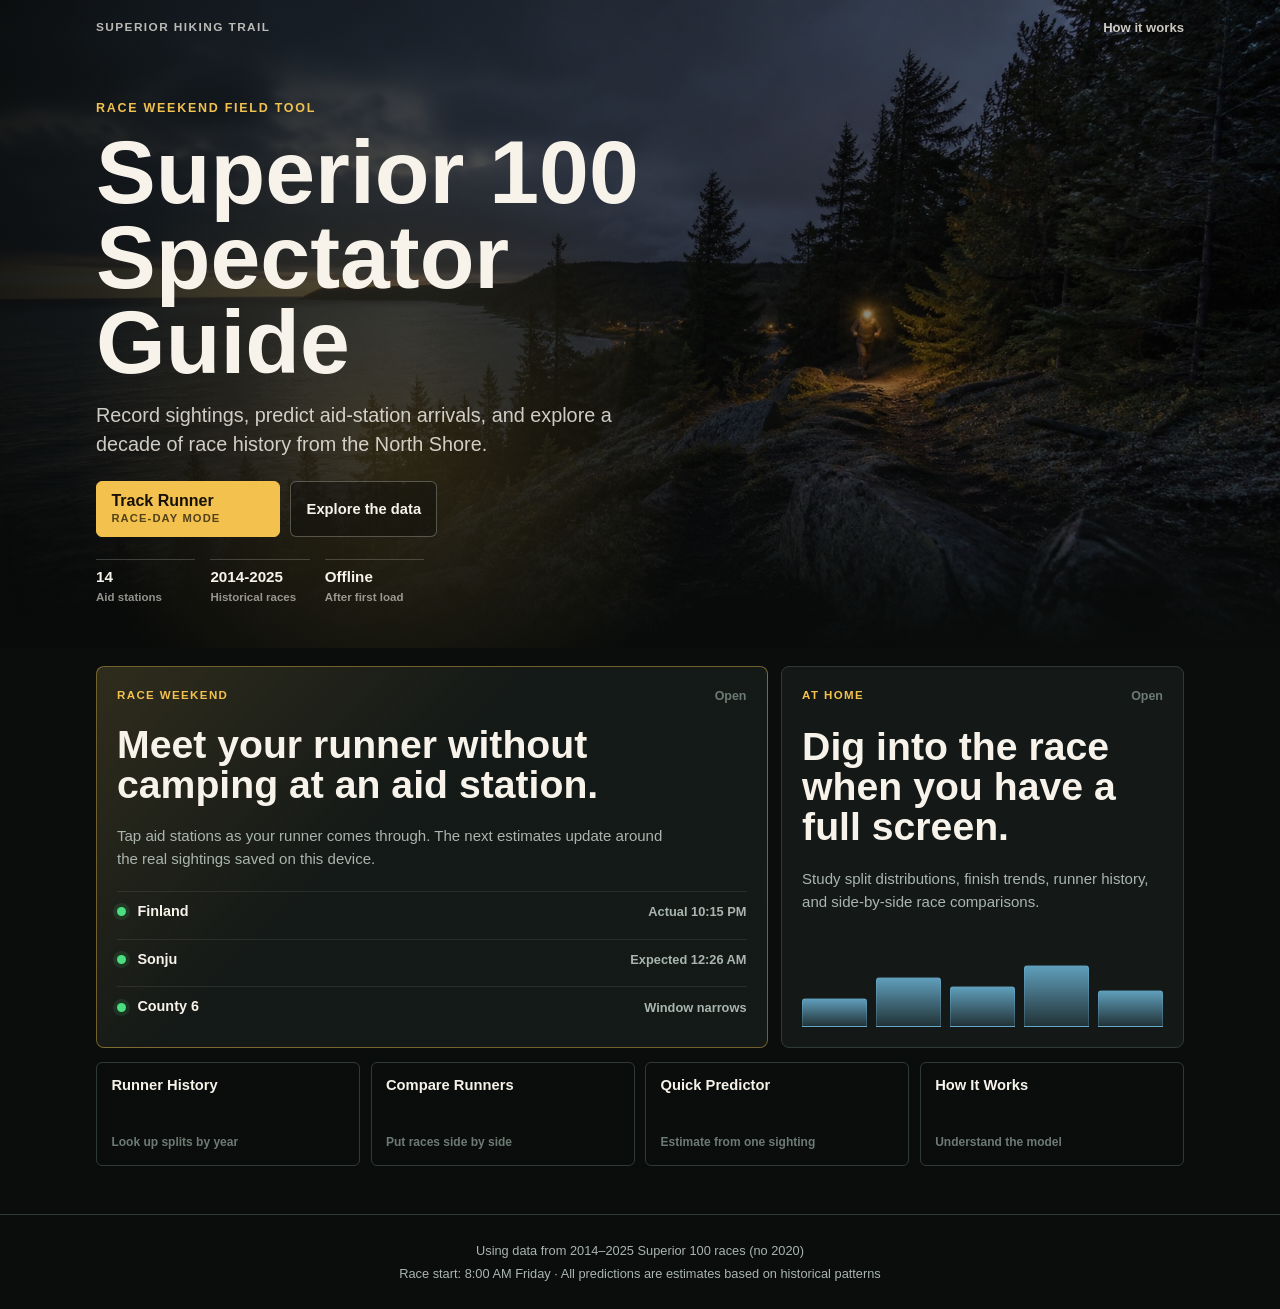
==== commit b35455ed: "UI refresh, pt 2" ====
--- a/index.html
+++ b/index.html
@@ -4,85 +4,106 @@
   <meta charset="UTF-8">
   <meta name="viewport" content="width=device-width, initial-scale=1.0">
   <title>Superior 100 Spectator Guide</title>
-  <link rel="stylesheet" href="css/style.css?v=14">
+  <link rel="stylesheet" href="css/style.css?v=21">
+  <link rel="stylesheet" href="css/home.css?v=1">
 </head>
-<body>
+<body class="home-page">
 
-  <header class="site-header">
-    <div class="header-inner">
-      <div class="header-eyebrow">Superior Hiking Trail</div>
-      <h1>Superior 100 <span class="header-accent">Spectator Guide</span></h1>
-      <p class="header-sub">Figure out where to be and when. Built from 10 years of Superior 100 race data.</p>
+  <header class="home-hero">
+    <div class="home-hero-shade" aria-hidden="true"></div>
+    <div class="home-hero-inner">
+      <div class="home-nav">
+        <span>Superior Hiking Trail</span>
+        <a href="about.html">How it works</a>
+      </div>
+
+      <div class="home-hero-copy">
+        <p class="home-kicker">Race weekend field tool</p>
+        <h1>Superior 100 Spectator Guide</h1>
+        <p class="home-hero-sub">Record sightings, predict aid-station arrivals, and explore a decade of race history from the North Shore.</p>
+
+        <div class="home-hero-actions">
+          <a class="home-primary-action" href="track.html">
+            <span>Track Runner</span>
+            <strong>Race-day mode</strong>
+          </a>
+          <a class="home-secondary-action" href="explore.html">Explore the data</a>
+        </div>
+
+        <dl class="home-facts" aria-label="Guide facts">
+          <div>
+            <dt>14</dt>
+            <dd>Aid stations</dd>
+          </div>
+          <div>
+            <dt>2014-2025</dt>
+            <dd>Historical races</dd>
+          </div>
+          <div>
+            <dt>Offline</dt>
+            <dd>After first load</dd>
+          </div>
+        </dl>
+      </div>
     </div>
   </header>
 
-  <main class="landing-main landing-main-v2">
+  <main class="home-main">
 
-    <section class="landing-mode">
-      <div class="mode-kicker">Race Weekend</div>
-      <a href="track.html" class="mode-card mode-card-primary">
-        <div class="mode-icon">
-          <svg viewBox="0 0 24 24" fill="none" stroke="currentColor" stroke-width="1.9" stroke-linecap="round" stroke-linejoin="round">
-            <path d="M4 19V5"/>
-            <path d="M4 7h10l-1.5 3L14 13H4"/>
-            <circle cx="18" cy="18" r="3"/>
-            <path d="M18 15v3l2 1"/>
-          </svg>
+    <section class="home-mode-grid" aria-label="Primary app modes">
+      <a href="track.html" class="home-mode-panel home-mode-panel-primary">
+        <div class="home-mode-head">
+          <span class="home-mode-label">Race Weekend</span>
+          <span class="home-mode-arrow">Open</span>
         </div>
-        <div class="mode-content">
-          <h2>Track Runner</h2>
-          <p>Save sightings from your phone and get the next checkpoint window, including when to arrive.</p>
-          <div class="mode-tags">
-            <span>Mobile-first</span>
-            <span>Saved on device</span>
-            <span>Offline after first load</span>
-          </div>
+        <h2>Meet your runner without camping at an aid station.</h2>
+        <p>Tap aid stations as your runner comes through. The next estimates update around the real sightings saved on this device.</p>
+        <div class="home-mini-timeline" aria-hidden="true">
+          <div><span></span><strong>Finland</strong><em>Actual 10:15 PM</em></div>
+          <div><span></span><strong>Sonju</strong><em>Expected 12:26 AM</em></div>
+          <div><span></span><strong>County 6</strong><em>Window narrows</em></div>
         </div>
-        <span class="mode-arrow">→</span>
+      </a>
+
+      <a href="explore.html" class="home-mode-panel">
+        <div class="home-mode-head">
+          <span class="home-mode-label">At Home</span>
+          <span class="home-mode-arrow">Open</span>
+        </div>
+        <h2>Dig into the race when you have a full screen.</h2>
+        <p>Study split distributions, finish trends, runner history, and side-by-side race comparisons.</p>
+        <div class="home-data-bars" aria-hidden="true">
+          <span style="--h: 38%"></span>
+          <span style="--h: 66%"></span>
+          <span style="--h: 54%"></span>
+          <span style="--h: 82%"></span>
+          <span style="--h: 48%"></span>
+        </div>
       </a>
     </section>
 
-    <section class="landing-mode">
-      <div class="mode-kicker">At Home</div>
-      <a href="explore.html" class="mode-card">
-        <div class="mode-icon">
-          <svg viewBox="0 0 24 24" fill="none" stroke="currentColor" stroke-width="1.9" stroke-linecap="round" stroke-linejoin="round">
-            <path d="M3 18h18"/>
-            <path d="M6 18V9"/>
-            <path d="M12 18V5"/>
-            <path d="M18 18v-7"/>
-          </svg>
-        </div>
-        <div class="mode-content">
-          <h2>Explore Race Data</h2>
-          <p>Study finish distributions, pace profiles, field spread, and historical race patterns.</p>
-        </div>
-        <span class="mode-arrow">→</span>
+    <section class="home-tools" aria-label="More tools">
+      <a href="lookup.html">
+        <span>Runner History</span>
+        <strong>Look up splits by year</strong>
       </a>
-    </section>
-
-    <section class="landing-tools" aria-label="More tools">
-      <a href="lookup.html" class="tool-link">
-        <span>Runner History</span>
-        <small>Splits by year</small>
+      <a href="compare.html">
+        <span>Compare Runners</span>
+        <strong>Put races side by side</strong>
       </a>
-      <a href="compare.html" class="tool-link">
-        <span>Compare Runners</span>
-        <small>Side-by-side races</small>
+      <a href="predict.html">
+        <span>Quick Predictor</span>
+        <strong>Estimate from one sighting</strong>
       </a>
-      <a href="predict.html" class="tool-link">
-        <span>Quick Predictor</span>
-        <small>No runner selection</small>
-      </a>
-      <a href="about.html" class="tool-link">
+      <a href="about.html">
         <span>How It Works</span>
-        <small>Model notes</small>
+        <strong>Understand the model</strong>
       </a>
     </section>
 
   </main>
 
-  <footer class="site-footer">
+  <footer class="site-footer home-footer">
     <p>Using data from 2014–2025 Superior 100 races (no 2020)</p>
     <p>Race start: 8:00 AM Friday · All predictions are estimates based on historical patterns</p>
   </footer>
--- a/css/style.css
+++ b/css/style.css
@@ -719,6 +719,413 @@
 /* ─────────────────────────────────────────────
    Landing page
 ───────────────────────────────────────────── */
+.home-page {
+  background: #0a0d0c;
+}
+
+.home-hero {
+  position: relative;
+  min-height: min(720px, 72svh);
+  overflow: hidden;
+  background:
+    linear-gradient(90deg, rgba(8, 10, 9, 0.92) 0%, rgba(8, 10, 9, 0.72) 38%, rgba(8, 10, 9, 0.22) 100%),
+    linear-gradient(0deg, #0a0d0c 0%, rgba(10, 13, 12, 0) 28%),
+    url('../assets/superior-trail-hero-north.jpg') center center / cover no-repeat;
+}
+
+.home-hero-shade {
+  position: absolute;
+  inset: 0;
+  background: radial-gradient(circle at 30% 68%, rgba(242, 193, 78, 0.16), transparent 32%);
+  pointer-events: none;
+}
+
+.home-hero-inner {
+  position: relative;
+  z-index: 1;
+  max-width: 1120px;
+  min-height: min(720px, 72svh);
+  margin: 0 auto;
+  padding: 1.15rem 1rem 2.6rem;
+  display: flex;
+  flex-direction: column;
+}
+
+.home-nav {
+  display: flex;
+  align-items: center;
+  justify-content: space-between;
+  gap: 1rem;
+  color: rgba(247, 243, 234, 0.74);
+  font-size: 0.74rem;
+  font-weight: 800;
+  letter-spacing: 0.12em;
+  text-transform: uppercase;
+}
+
+.home-nav a {
+  color: rgba(247, 243, 234, 0.82);
+  text-decoration: none;
+  letter-spacing: 0;
+  text-transform: none;
+  font-size: 0.82rem;
+  font-weight: 750;
+}
+
+.home-nav a:hover { color: var(--accent); }
+
+.home-hero-copy {
+  width: min(100%, 650px);
+  margin-top: auto;
+}
+
+.home-kicker {
+  color: var(--accent);
+  font-size: 0.78rem;
+  font-weight: 850;
+  letter-spacing: 0.14em;
+  text-transform: uppercase;
+  margin-bottom: 0.75rem;
+}
+
+.home-hero h1 {
+  max-width: 680px;
+  font-size: clamp(2.45rem, 8vw, 5.6rem);
+  font-weight: 850;
+  line-height: 0.95;
+  color: var(--text);
+}
+
+.home-hero-sub {
+  max-width: 560px;
+  margin-top: 1rem;
+  color: rgba(247, 243, 234, 0.82);
+  font-size: clamp(1rem, 2.6vw, 1.24rem);
+  line-height: 1.45;
+}
+
+.home-hero-actions {
+  display: flex;
+  flex-wrap: wrap;
+  gap: 0.65rem;
+  margin-top: 1.35rem;
+}
+
+.home-primary-action,
+.home-secondary-action {
+  display: inline-flex;
+  align-items: center;
+  justify-content: center;
+  border-radius: var(--radius-sm);
+  text-decoration: none;
+  min-height: 46px;
+  -webkit-tap-highlight-color: transparent;
+}
+
+.home-primary-action {
+  flex-direction: column;
+  align-items: flex-start;
+  min-width: 184px;
+  padding: 0.72rem 0.9rem;
+  background: var(--accent);
+  border: 1px solid var(--accent);
+  color: #171007;
+  line-height: 1.05;
+}
+
+.home-primary-action span {
+  font-size: 1rem;
+  font-weight: 850;
+}
+
+.home-primary-action strong {
+  margin-top: 0.18rem;
+  font-size: 0.7rem;
+  font-weight: 850;
+  letter-spacing: 0.1em;
+  text-transform: uppercase;
+  opacity: 0.72;
+}
+
+.home-secondary-action {
+  padding: 0.72rem 0.95rem;
+  border: 1px solid rgba(247, 243, 234, 0.28);
+  background: rgba(10, 13, 12, 0.36);
+  color: var(--text);
+  font-size: 0.92rem;
+  font-weight: 800;
+}
+
+.home-primary-action:hover { background: #ffd875; border-color: #ffd875; }
+.home-secondary-action:hover { border-color: var(--accent-dim); color: var(--accent-dim); }
+
+.home-facts {
+  display: flex;
+  flex-wrap: wrap;
+  gap: 0.95rem;
+  margin-top: 1.35rem;
+}
+
+.home-facts div {
+  min-width: 6.2rem;
+  padding-top: 0.6rem;
+  border-top: 1px solid rgba(247, 243, 234, 0.2);
+}
+
+.home-facts dt {
+  color: var(--text);
+  font-size: 0.95rem;
+  font-weight: 850;
+  line-height: 1.1;
+}
+
+.home-facts dd {
+  color: rgba(247, 243, 234, 0.58);
+  font-size: 0.72rem;
+  font-weight: 750;
+  margin-top: 0.2rem;
+}
+
+.home-main {
+  max-width: 1120px;
+  margin: 0 auto;
+  padding: 1.1rem 1rem 3rem;
+}
+
+.home-mode-grid {
+  display: grid;
+  grid-template-columns: minmax(0, 1.25fr) minmax(280px, 0.75fr);
+  gap: 0.85rem;
+}
+
+.home-mode-panel {
+  min-height: 270px;
+  display: flex;
+  flex-direction: column;
+  justify-content: space-between;
+  gap: 1.25rem;
+  color: var(--text);
+  text-decoration: none;
+  background: #141917;
+  border: 1px solid var(--border);
+  border-radius: var(--radius);
+  padding: 1.25rem;
+  overflow: hidden;
+  -webkit-tap-highlight-color: transparent;
+  transition: border-color 0.15s, background 0.15s;
+}
+
+.home-mode-panel:hover,
+.home-mode-panel:active {
+  border-color: #52615a;
+  background: #171d1a;
+}
+
+.home-mode-panel-primary {
+  background:
+    linear-gradient(135deg, rgba(242, 193, 78, 0.11), rgba(20, 25, 23, 0.94) 42%),
+    #171a16;
+  border-color: rgba(242, 193, 78, 0.42);
+}
+
+.home-mode-head {
+  display: flex;
+  align-items: center;
+  justify-content: space-between;
+  gap: 1rem;
+}
+
+.home-mode-label {
+  color: var(--accent);
+  font-size: 0.72rem;
+  font-weight: 850;
+  letter-spacing: 0.12em;
+  text-transform: uppercase;
+}
+
+.home-mode-arrow {
+  color: var(--text-faint);
+  font-size: 0.78rem;
+  font-weight: 800;
+}
+
+.home-mode-panel h2 {
+  max-width: 620px;
+  color: var(--text);
+  font-size: clamp(1.55rem, 4vw, 2.45rem);
+  line-height: 1.02;
+}
+
+.home-mode-panel p {
+  max-width: 560px;
+  color: var(--text-muted);
+  font-size: 0.94rem;
+  line-height: 1.52;
+}
+
+.home-mini-timeline {
+  display: grid;
+  gap: 0.45rem;
+}
+
+.home-mini-timeline div {
+  display: grid;
+  grid-template-columns: 10px minmax(0, 1fr) auto;
+  align-items: center;
+  gap: 0.65rem;
+  padding: 0.56rem 0;
+  border-top: 1px solid rgba(247, 243, 234, 0.09);
+}
+
+.home-mini-timeline span {
+  width: 9px;
+  height: 9px;
+  border-radius: 50%;
+  background: var(--success);
+  box-shadow: 0 0 0 4px rgba(74, 222, 128, 0.11);
+}
+
+.home-mini-timeline strong {
+  color: var(--text);
+  font-size: 0.9rem;
+}
+
+.home-mini-timeline em {
+  color: var(--text-muted);
+  font-style: normal;
+  font-size: 0.8rem;
+  font-weight: 750;
+  text-align: right;
+}
+
+.home-data-bars {
+  height: 92px;
+  display: flex;
+  align-items: end;
+  gap: 0.6rem;
+  padding-top: 1rem;
+}
+
+.home-data-bars span {
+  flex: 1;
+  min-width: 24px;
+  height: var(--h);
+  background: linear-gradient(180deg, rgba(125, 211, 252, 0.72), rgba(125, 211, 252, 0.14));
+  border: 1px solid rgba(125, 211, 252, 0.22);
+  border-radius: 4px 4px 0 0;
+}
+
+.home-tools {
+  display: grid;
+  grid-template-columns: repeat(4, 1fr);
+  gap: 0.65rem;
+  margin-top: 0.85rem;
+}
+
+.home-tools a {
+  min-height: 104px;
+  display: flex;
+  flex-direction: column;
+  justify-content: space-between;
+  gap: 0.8rem;
+  color: var(--text);
+  text-decoration: none;
+  background: transparent;
+  border: 1px solid var(--border);
+  border-radius: var(--radius-sm);
+  padding: 0.9rem;
+  -webkit-tap-highlight-color: transparent;
+  transition: border-color 0.15s, background 0.15s;
+}
+
+.home-tools a:hover,
+.home-tools a:active {
+  background: var(--surface);
+  border-color: #52615a;
+}
+
+.home-tools span {
+  color: var(--text);
+  font-size: 0.92rem;
+  font-weight: 850;
+  line-height: 1.15;
+}
+
+.home-tools strong {
+  color: var(--text-faint);
+  font-size: 0.75rem;
+  font-weight: 750;
+  line-height: 1.35;
+}
+
+.home-footer {
+  background: #0a0d0c;
+}
+
+@media (max-width: 760px) {
+  .home-hero {
+    min-height: min(650px, 70svh);
+    background-position: 42% center;
+  }
+
+  .home-hero-inner {
+    min-height: min(650px, 70svh);
+    padding-bottom: 2rem;
+  }
+
+  .home-nav {
+    align-items: flex-start;
+    font-size: 0.66rem;
+  }
+
+  .home-nav a { font-size: 0.76rem; }
+
+  .home-hero h1 {
+    font-size: clamp(2.35rem, 13vw, 4.1rem);
+  }
+
+  .home-hero-actions {
+    flex-direction: column;
+    align-items: stretch;
+  }
+
+  .home-primary-action,
+  .home-secondary-action {
+    width: 100%;
+  }
+
+  .home-facts {
+    gap: 0.6rem;
+  }
+
+  .home-facts div {
+    min-width: 0;
+    flex: 1 1 30%;
+  }
+
+  .home-main {
+    padding-top: 0.75rem;
+  }
+
+  .home-mode-grid,
+  .home-tools {
+    grid-template-columns: 1fr;
+  }
+
+  .home-mode-panel {
+    min-height: 0;
+  }
+
+  .home-mini-timeline div {
+    grid-template-columns: 10px minmax(0, 1fr);
+  }
+
+  .home-mini-timeline em {
+    grid-column: 2;
+    text-align: left;
+  }
+}
+
 .landing-main {
   max-width: 720px;
   margin: 0 auto;
--- a/css/home.css
+++ b/css/home.css
@@ -0,0 +1,424 @@
+body.home-page {
+  --home-bg: #0a0d0c;
+  --home-surface: #141917;
+  --home-surface-2: #171d1a;
+  --home-border: #303a35;
+  --home-text: #f7f3ea;
+  --home-muted: #aab5af;
+  --home-faint: #6d7a73;
+  --home-accent: #f2c14e;
+  --home-sky: #7dd3fc;
+  --home-success: #4ade80;
+  margin: 0;
+  background: var(--home-bg);
+  color: var(--home-text);
+  font-family: -apple-system, BlinkMacSystemFont, 'Segoe UI', Roboto, sans-serif;
+}
+
+.home-page * { box-sizing: border-box; }
+
+.home-hero {
+  position: relative;
+  min-height: min(720px, 72svh);
+  overflow: hidden;
+  background:
+    linear-gradient(90deg, rgba(8, 10, 9, 0.92) 0%, rgba(8, 10, 9, 0.72) 38%, rgba(8, 10, 9, 0.22) 100%),
+    linear-gradient(0deg, var(--home-bg) 0%, rgba(10, 13, 12, 0) 28%),
+    url('../assets/superior-trail-hero-north.jpg') center center / cover no-repeat;
+}
+
+.home-hero-shade {
+  position: absolute;
+  inset: 0;
+  background: radial-gradient(circle at 30% 68%, rgba(242, 193, 78, 0.16), transparent 32%);
+  pointer-events: none;
+}
+
+.home-hero-inner {
+  position: relative;
+  z-index: 1;
+  max-width: 1120px;
+  min-height: min(720px, 72svh);
+  margin: 0 auto;
+  padding: 1.15rem 1rem 2.6rem;
+  display: flex;
+  flex-direction: column;
+}
+
+.home-nav {
+  display: flex;
+  align-items: center;
+  justify-content: space-between;
+  gap: 1rem;
+  color: rgba(247, 243, 234, 0.74);
+  font-size: 0.74rem;
+  font-weight: 800;
+  letter-spacing: 0.12em;
+  text-transform: uppercase;
+}
+
+.home-nav a {
+  color: rgba(247, 243, 234, 0.82);
+  text-decoration: none;
+  letter-spacing: 0;
+  text-transform: none;
+  font-size: 0.82rem;
+  font-weight: 750;
+}
+
+.home-nav a:hover { color: var(--home-accent); }
+
+.home-hero-copy {
+  width: min(100%, 650px);
+  margin-top: auto;
+}
+
+.home-kicker {
+  color: var(--home-accent);
+  font-size: 0.78rem;
+  font-weight: 850;
+  letter-spacing: 0.14em;
+  text-transform: uppercase;
+  margin: 0 0 0.75rem;
+}
+
+.home-hero h1 {
+  max-width: 680px;
+  margin: 0;
+  font-size: clamp(2.45rem, 8vw, 5.6rem);
+  font-weight: 850;
+  line-height: 0.95;
+  color: var(--home-text);
+}
+
+.home-hero-sub {
+  max-width: 560px;
+  margin: 1rem 0 0;
+  color: rgba(247, 243, 234, 0.82);
+  font-size: clamp(1rem, 2.6vw, 1.24rem);
+  line-height: 1.45;
+}
+
+.home-hero-actions {
+  display: flex;
+  flex-wrap: wrap;
+  gap: 0.65rem;
+  margin-top: 1.35rem;
+}
+
+.home-primary-action,
+.home-secondary-action {
+  display: inline-flex;
+  align-items: center;
+  justify-content: center;
+  border-radius: 6px;
+  text-decoration: none;
+  min-height: 46px;
+  -webkit-tap-highlight-color: transparent;
+}
+
+.home-primary-action {
+  flex-direction: column;
+  align-items: flex-start;
+  min-width: 184px;
+  padding: 0.72rem 0.9rem;
+  background: var(--home-accent);
+  border: 1px solid var(--home-accent);
+  color: #171007;
+  line-height: 1.05;
+}
+
+.home-primary-action span {
+  font-size: 1rem;
+  font-weight: 850;
+}
+
+.home-primary-action strong {
+  margin-top: 0.18rem;
+  font-size: 0.7rem;
+  font-weight: 850;
+  letter-spacing: 0.1em;
+  text-transform: uppercase;
+  opacity: 0.72;
+}
+
+.home-secondary-action {
+  padding: 0.72rem 0.95rem;
+  border: 1px solid rgba(247, 243, 234, 0.28);
+  background: rgba(10, 13, 12, 0.36);
+  color: var(--home-text);
+  font-size: 0.92rem;
+  font-weight: 800;
+}
+
+.home-primary-action:hover { background: #ffd875; border-color: #ffd875; }
+.home-secondary-action:hover { border-color: var(--home-sky); color: var(--home-sky); }
+
+.home-facts {
+  display: flex;
+  flex-wrap: wrap;
+  gap: 0.95rem;
+  margin: 1.35rem 0 0;
+}
+
+.home-facts div {
+  min-width: 6.2rem;
+  padding-top: 0.6rem;
+  border-top: 1px solid rgba(247, 243, 234, 0.2);
+}
+
+.home-facts dt {
+  color: var(--home-text);
+  font-size: 0.95rem;
+  font-weight: 850;
+  line-height: 1.1;
+}
+
+.home-facts dd {
+  color: rgba(247, 243, 234, 0.58);
+  font-size: 0.72rem;
+  font-weight: 750;
+  margin: 0.2rem 0 0;
+}
+
+.home-main {
+  max-width: 1120px;
+  margin: 0 auto;
+  padding: 1.1rem 1rem 3rem;
+}
+
+.home-mode-grid {
+  display: grid;
+  grid-template-columns: minmax(0, 1.25fr) minmax(280px, 0.75fr);
+  gap: 0.85rem;
+}
+
+.home-mode-panel {
+  min-height: 270px;
+  display: flex;
+  flex-direction: column;
+  justify-content: space-between;
+  gap: 1.25rem;
+  color: var(--home-text);
+  text-decoration: none;
+  background: var(--home-surface);
+  border: 1px solid var(--home-border);
+  border-radius: 8px;
+  padding: 1.25rem;
+  overflow: hidden;
+  -webkit-tap-highlight-color: transparent;
+  transition: border-color 0.15s, background 0.15s;
+}
+
+.home-mode-panel:hover,
+.home-mode-panel:active {
+  border-color: #52615a;
+  background: var(--home-surface-2);
+}
+
+.home-mode-panel-primary {
+  background:
+    linear-gradient(135deg, rgba(242, 193, 78, 0.11), rgba(20, 25, 23, 0.94) 42%),
+    #171a16;
+  border-color: rgba(242, 193, 78, 0.42);
+}
+
+.home-mode-head {
+  display: flex;
+  align-items: center;
+  justify-content: space-between;
+  gap: 1rem;
+}
+
+.home-mode-label {
+  color: var(--home-accent);
+  font-size: 0.72rem;
+  font-weight: 850;
+  letter-spacing: 0.12em;
+  text-transform: uppercase;
+}
+
+.home-mode-arrow {
+  color: var(--home-faint);
+  font-size: 0.78rem;
+  font-weight: 800;
+}
+
+.home-mode-panel h2 {
+  max-width: 620px;
+  margin: 0;
+  color: var(--home-text);
+  font-size: clamp(1.55rem, 4vw, 2.45rem);
+  line-height: 1.02;
+}
+
+.home-mode-panel p {
+  max-width: 560px;
+  margin: 0;
+  color: var(--home-muted);
+  font-size: 0.94rem;
+  line-height: 1.52;
+}
+
+.home-mini-timeline {
+  display: grid;
+  gap: 0.45rem;
+}
+
+.home-mini-timeline div {
+  display: grid;
+  grid-template-columns: 10px minmax(0, 1fr) auto;
+  align-items: center;
+  gap: 0.65rem;
+  padding: 0.56rem 0;
+  border-top: 1px solid rgba(247, 243, 234, 0.09);
+}
+
+.home-mini-timeline span {
+  width: 9px;
+  height: 9px;
+  border-radius: 50%;
+  background: var(--home-success);
+  box-shadow: 0 0 0 4px rgba(74, 222, 128, 0.11);
+}
+
+.home-mini-timeline strong {
+  color: var(--home-text);
+  font-size: 0.9rem;
+}
+
+.home-mini-timeline em {
+  color: var(--home-muted);
+  font-style: normal;
+  font-size: 0.8rem;
+  font-weight: 750;
+  text-align: right;
+}
+
+.home-data-bars {
+  height: 92px;
+  display: flex;
+  align-items: end;
+  gap: 0.6rem;
+  padding-top: 1rem;
+}
+
+.home-data-bars span {
+  flex: 1;
+  min-width: 24px;
+  height: var(--h);
+  background: linear-gradient(180deg, rgba(125, 211, 252, 0.72), rgba(125, 211, 252, 0.14));
+  border: 1px solid rgba(125, 211, 252, 0.22);
+  border-radius: 4px 4px 0 0;
+}
+
+.home-tools {
+  display: grid;
+  grid-template-columns: repeat(4, 1fr);
+  gap: 0.65rem;
+  margin-top: 0.85rem;
+}
+
+.home-tools a {
+  min-height: 104px;
+  display: flex;
+  flex-direction: column;
+  justify-content: space-between;
+  gap: 0.8rem;
+  color: var(--home-text);
+  text-decoration: none;
+  background: transparent;
+  border: 1px solid var(--home-border);
+  border-radius: 6px;
+  padding: 0.9rem;
+  -webkit-tap-highlight-color: transparent;
+  transition: border-color 0.15s, background 0.15s;
+}
+
+.home-tools a:hover,
+.home-tools a:active {
+  background: var(--home-surface);
+  border-color: #52615a;
+}
+
+.home-tools span {
+  color: var(--home-text);
+  font-size: 0.92rem;
+  font-weight: 850;
+  line-height: 1.15;
+}
+
+.home-tools strong {
+  color: var(--home-faint);
+  font-size: 0.75rem;
+  font-weight: 750;
+  line-height: 1.35;
+}
+
+.home-footer {
+  background: var(--home-bg);
+}
+
+@media (max-width: 760px) {
+  .home-hero {
+    min-height: min(650px, 70svh);
+    background-position: 42% center;
+  }
+
+  .home-hero-inner {
+    min-height: min(650px, 70svh);
+    padding-bottom: 2rem;
+  }
+
+  .home-nav {
+    align-items: flex-start;
+    font-size: 0.66rem;
+  }
+
+  .home-nav a { font-size: 0.76rem; }
+
+  .home-hero h1 {
+    font-size: clamp(2.35rem, 13vw, 4.1rem);
+  }
+
+  .home-hero-actions {
+    flex-direction: column;
+    align-items: stretch;
+  }
+
+  .home-primary-action,
+  .home-secondary-action {
+    width: 100%;
+  }
+
+  .home-facts {
+    gap: 0.6rem;
+  }
+
+  .home-facts div {
+    min-width: 0;
+    flex: 1 1 30%;
+  }
+
+  .home-main {
+    padding-top: 0.75rem;
+  }
+
+  .home-mode-grid,
+  .home-tools {
+    grid-template-columns: 1fr;
+  }
+
+  .home-mode-panel {
+    min-height: 0;
+  }
+
+  .home-mini-timeline div {
+    grid-template-columns: 10px minmax(0, 1fr);
+  }
+
+  .home-mini-timeline em {
+    grid-column: 2;
+    text-align: left;
+  }
+}
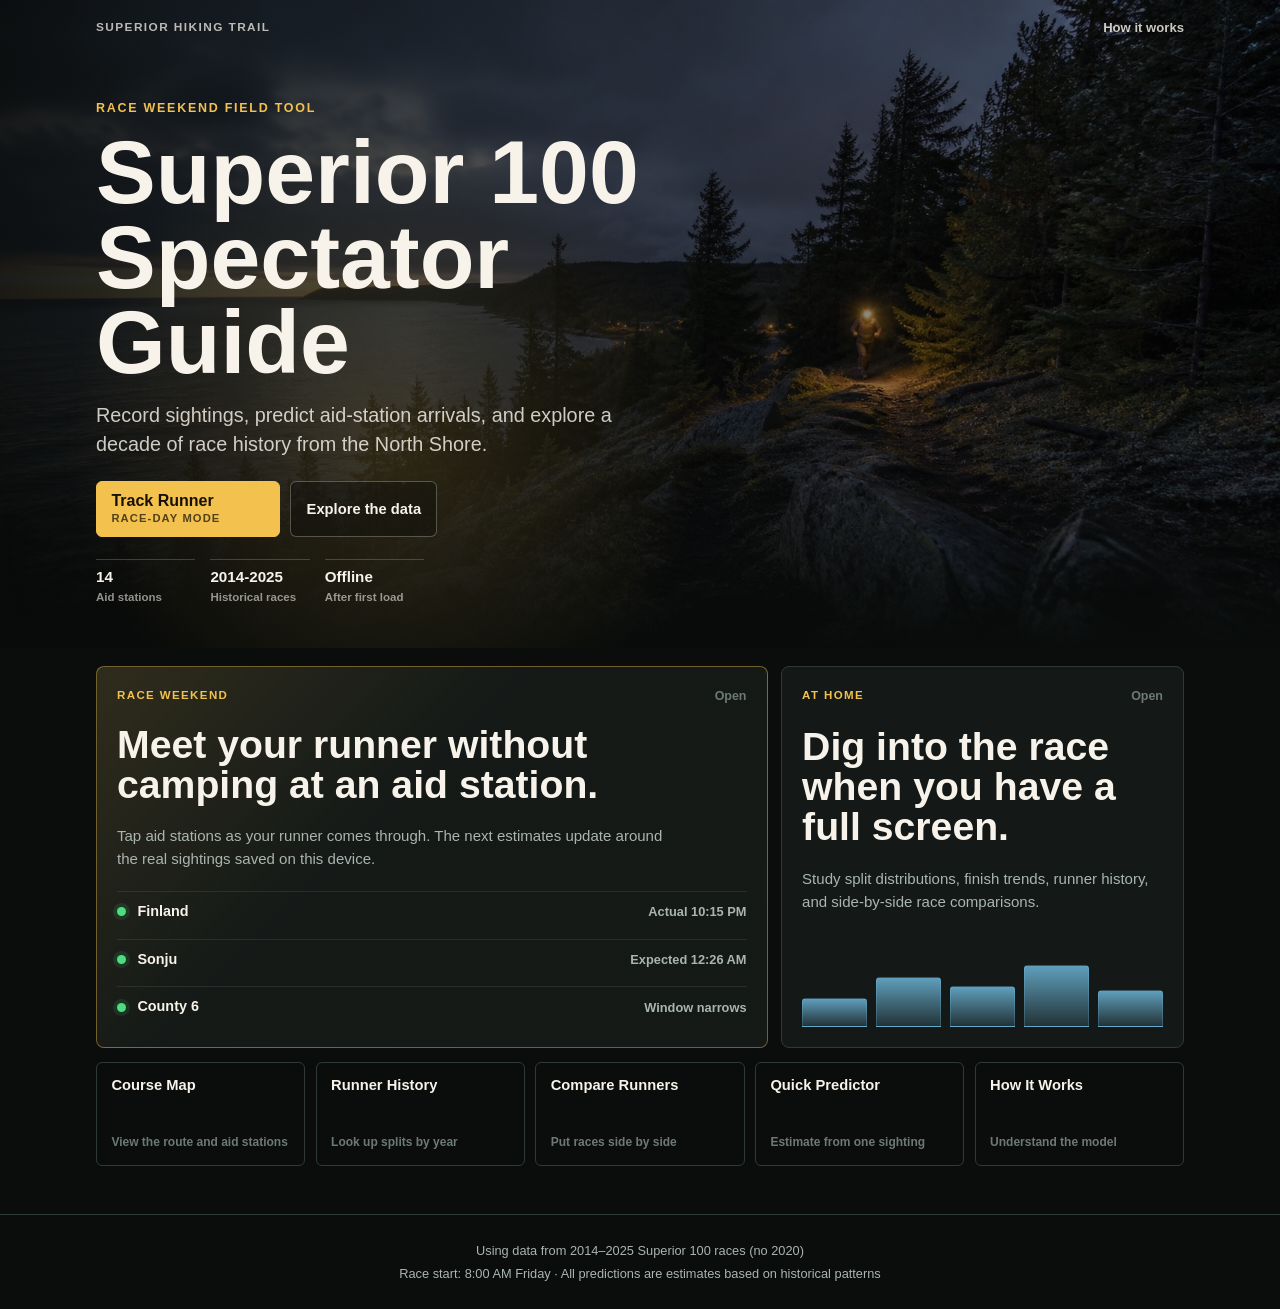
==== commit b08bc753: "Adds a map" ====
--- a/index.html
+++ b/index.html
@@ -5,7 +5,7 @@
   <meta name="viewport" content="width=device-width, initial-scale=1.0">
   <title>Superior 100 Spectator Guide</title>
   <link rel="stylesheet" href="css/style.css?v=21">
-  <link rel="stylesheet" href="css/home.css?v=1">
+  <link rel="stylesheet" href="css/home.css?v=2">
 </head>
 <body class="home-page">
 
@@ -83,6 +83,10 @@
     </section>
 
     <section class="home-tools" aria-label="More tools">
+      <a href="map.html">
+        <span>Course Map</span>
+        <strong>View the route and aid stations</strong>
+      </a>
       <a href="lookup.html">
         <span>Runner History</span>
         <strong>Look up splits by year</strong>
--- a/css/style.css
+++ b/css/style.css
@@ -1745,10 +1745,20 @@
 }
 
 .track-section-head {
-  display: flex;
-  align-items: flex-start;
-  justify-content: space-between;
-  gap: 0.75rem;
+  display: grid;
+  grid-template-columns: 1fr;
+  gap: 0.65rem;
+}
+
+.track-section-head > div:first-child {
+  min-width: 0;
+}
+
+.track-head-controls {
+  display: flex;
+  align-items: flex-end;
+  gap: 0.5rem;
+  width: 100%;
 }
 
 .track-runner-actions {
@@ -1770,17 +1780,24 @@
 }
 
 .track-range-control {
-  display: inline-flex;
-  align-items: center;
-  justify-content: flex-end;
-  gap: 0.45rem;
+  display: flex;
+  flex: 1 1 0;
+  min-width: 0;
+  flex-direction: column;
+  align-items: stretch;
+  gap: 0.22rem;
   color: var(--text-faint);
   font-size: 0.72rem;
   font-weight: 800;
   margin: 0;
 }
 
+.track-range-control span {
+  white-space: nowrap;
+}
+
 .track-range-control select {
+  width: 100%;
   min-height: 30px;
   padding: 0.28rem 1.55rem 0.28rem 0.5rem;
   border-radius: var(--radius-sm);
@@ -1926,6 +1943,8 @@
   border: 1px solid var(--border);
   border-radius: var(--radius-sm);
   padding: 0.75rem;
+  color: inherit;
+  text-decoration: none;
 }
 
 .track-list-row.is-next {
@@ -1966,6 +1985,11 @@
   background: rgba(242, 193, 78, 0.075);
 }
 
+.checkpoint-row.is-estimate {
+  align-items: center;
+  row-gap: 0.28rem;
+}
+
 .checkpoint-row.is-actual {
   grid-template-columns: minmax(0, 1fr) auto 28px;
   align-items: center;
@@ -1999,7 +2023,7 @@
   font-size: 0.72rem;
   font-weight: 700;
   line-height: 1.4;
-  margin: 0 0 0.6rem;
+  margin: 0.2rem 0 0.6rem;
 }
 
 .checkpoint-time {
@@ -2036,14 +2060,26 @@
   text-align: right;
 }
 
+.checkpoint-compare {
+  color: var(--text-faint);
+  font-size: 0.72rem;
+  font-weight: 800;
+  line-height: 1.2;
+  white-space: nowrap;
+}
+
+.checkpoint-compare.is-faster { color: var(--success); }
+.checkpoint-compare.is-slower { color: #fbbf24; }
+.checkpoint-compare.is-neutral { color: var(--text-muted); }
+
 .checkpoint-range {
   gap: 0.08rem;
-  min-width: 9.6rem;
+  min-width: 10.6rem;
 }
 
 .range-line {
   display: grid;
-  grid-template-columns: 4.25rem auto;
+  grid-template-columns: 5.7rem auto;
   align-items: baseline;
   gap: 0.45rem;
   width: 100%;
@@ -2053,6 +2089,7 @@
   color: var(--text-faint);
   font-size: 0.68rem;
   font-weight: 750;
+  white-space: nowrap;
 }
 
 .range-line strong {
@@ -2063,8 +2100,69 @@
   white-space: nowrap;
 }
 
-.range-expected strong { color: var(--accent); }
 .range-muted { opacity: 0.76; }
+
+.range-sample {
+  grid-column: 1 / -1;
+  justify-self: stretch;
+  width: 100%;
+  box-sizing: border-box;
+  color: var(--text-faint);
+  font-size: 0.54rem;
+  font-weight: 650;
+  line-height: 1.2;
+  margin-top: 0.02rem;
+  text-align: center;
+  white-space: normal;
+}
+
+.range-explainer {
+  border-top: 1px solid var(--border);
+  margin-top: 0.85rem;
+  padding-top: 0.8rem;
+}
+
+.range-explainer h3 {
+  color: var(--text);
+  font-size: 0.76rem;
+  font-weight: 800;
+  margin: 0 0 0.55rem;
+}
+
+.range-explainer dl {
+  display: grid;
+  gap: 0.3rem;
+  margin: 0;
+}
+
+.range-explainer dl div {
+  display: grid;
+  grid-template-columns: 4.4rem minmax(0, 1fr);
+  gap: 0.55rem;
+}
+
+.range-explainer dt,
+.range-explainer dd,
+.range-explainer p {
+  font-size: 0.66rem;
+  line-height: 1.35;
+  margin: 0;
+}
+
+.range-explainer dt {
+  color: var(--text-muted);
+  font-weight: 800;
+}
+
+.range-explainer dd,
+.range-explainer p {
+  color: var(--text-faint);
+  font-weight: 650;
+}
+
+.range-explainer p {
+  margin-top: 0.55rem;
+}
 
 .checkpoint-add-link {
   background: transparent;
@@ -2141,43 +2239,6 @@
 .track-icon-btn:hover { border-color: var(--error); color: var(--error); }
 .checkpoint-row.is-actual .track-icon-btn:hover { border-color: transparent; }
 
-.track-history-summary {
-  display: grid;
-  grid-template-columns: repeat(2, 1fr);
-  gap: 0.55rem;
-  margin-bottom: 0.85rem;
-}
-
-.track-history-summary .stat-card {
-  padding: 0.8rem;
-  border-radius: var(--radius-sm);
-}
-
-.track-history-summary .stat-value {
-  font-size: 1.25rem;
-}
-
-.track-delta {
-  font-size: 0.76rem;
-  font-weight: 700;
-}
-.track-delta.good { color: var(--success); }
-.track-delta.slow { color: #fbbf24; }
-
-.track-history-details {
-  margin-top: 0.85rem;
-  border-top: 1px solid var(--border);
-  padding-top: 0.85rem;
-}
-
-.track-history-details summary {
-  color: var(--text-muted);
-  font-size: 0.84rem;
-  font-weight: 700;
-  cursor: pointer;
-  margin-bottom: 0.75rem;
-}
-
 .sheet-backdrop {
   position: fixed;
   inset: 0;
@@ -2230,9 +2291,6 @@
     grid-template-columns: 1.25fr 1.2fr 0.65fr;
     align-items: end;
   }
-
-  .track-history-summary { grid-template-columns: repeat(4, 1fr); }
-
   .track-runner-actions { flex-direction: row; }
 }
 
@@ -2242,7 +2300,10 @@
     grid-template-columns: minmax(0, 1fr) auto;
   }
   .track-section-head {
-    align-items: center;
+    gap: 0.6rem;
+  }
+  .track-head-controls {
+    gap: 0.45rem;
   }
   .track-runner-actions {
     flex-direction: column;
@@ -2264,7 +2325,7 @@
     align-items: start;
   }
   .checkpoint-row.is-estimate {
-    gap: 0.5rem;
+    column-gap: 0.5rem;
   }
   .checkpoint-row.is-actual {
     grid-template-columns: minmax(0, 1fr) auto 28px;
@@ -2279,7 +2340,7 @@
     min-width: 0;
   }
   .range-line {
-    grid-template-columns: 4.25rem minmax(0, 1fr);
+    grid-template-columns: 5.7rem minmax(0, 1fr);
   }
   .range-line strong {
     text-align: right;
--- a/css/home.css
+++ b/css/home.css
@@ -314,7 +314,7 @@
 
 .home-tools {
   display: grid;
-  grid-template-columns: repeat(4, 1fr);
+  grid-template-columns: repeat(auto-fit, minmax(170px, 1fr));
   gap: 0.65rem;
   margin-top: 0.85rem;
 }
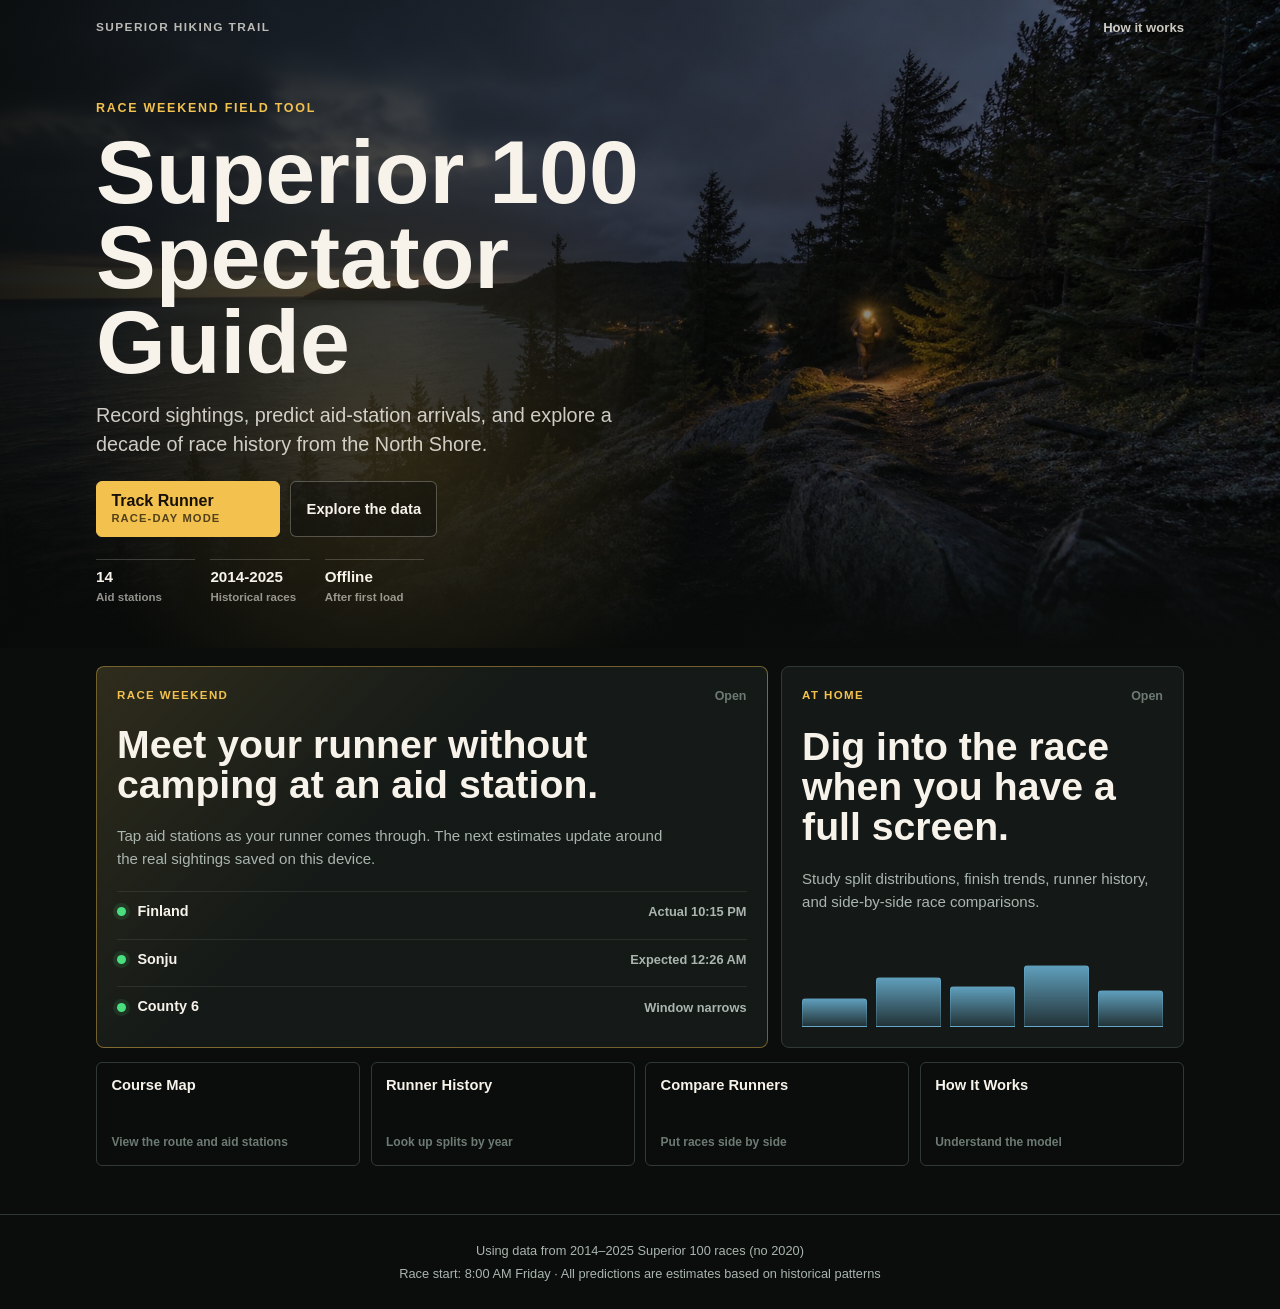
==== commit f5cfc6f4: "Remove dead predictor feature" ====
--- a/index.html
+++ b/index.html
@@ -95,10 +95,6 @@
         <span>Compare Runners</span>
         <strong>Put races side by side</strong>
       </a>
-      <a href="predict.html">
-        <span>Quick Predictor</span>
-        <strong>Estimate from one sighting</strong>
-      </a>
       <a href="about.html">
         <span>How It Works</span>
         <strong>Understand the model</strong>
--- a/css/style.css
+++ b/css/style.css
@@ -502,6 +502,22 @@
   line-height: 1.45;
 }
 
+.finish-percentile-table {
+  table-layout: fixed;
+}
+
+.finish-percentile-table th:first-child,
+.finish-percentile-table td:first-child {
+  width: 40%;
+  color: var(--text-muted);
+  font-weight: 600;
+  text-align: left;
+}
+
+.finish-percentile-table td:not(:first-child) {
+  font-variant-numeric: tabular-nums;
+}
+
 /* Pace chart: emphasize the finish row */
 .pred-table tr.pace-finish-row td { background: rgba(242, 193, 78, 0.07); }
 .pred-table tr.pace-finish-row .td-station { color: var(--accent); font-weight: 600; }
@@ -2079,7 +2095,7 @@
 
 .range-line {
   display: grid;
-  grid-template-columns: 5.7rem auto;
+  grid-template-columns: 6.2rem auto;
   align-items: baseline;
   gap: 0.45rem;
   width: 100%;
@@ -2101,6 +2117,139 @@
 }
 
 .range-muted { opacity: 0.76; }
+
+/* ── Estimate row: time-strip visualization ── */
+
+.checkpoint-row.is-estimate.est-row {
+  display: block;
+  padding: 0.7rem 0.72rem 0.6rem;
+}
+
+.est-head {
+  display: flex;
+  align-items: baseline;
+  justify-content: space-between;
+  flex-wrap: wrap;
+  gap: 0.15rem 0.8rem;
+  margin-bottom: 0.5rem;
+}
+
+.est-title {
+  display: flex;
+  align-items: baseline;
+  gap: 0.45rem;
+}
+
+.est-likely {
+  display: flex;
+  align-items: baseline;
+  gap: 0.5rem;
+  margin-left: auto;
+}
+
+.est-likely-label {
+  color: var(--text-faint);
+  font-size: 0.6rem;
+  font-weight: 800;
+  letter-spacing: 0.08em;
+  text-transform: uppercase;
+  white-space: nowrap;
+}
+
+.est-likely strong {
+  color: var(--text);
+  font-size: 0.95rem;
+  font-weight: 800;
+  line-height: 1.2;
+  text-align: right;
+  font-variant-numeric: tabular-nums;
+}
+
+.est-tl {
+  margin: 0 5px;
+}
+
+.est-strip {
+  position: relative;
+  height: 10px;
+}
+
+.est-tl-labels {
+  position: relative;
+  height: 1.85rem;
+}
+
+.est-tl-label {
+  position: absolute;
+  display: flex;
+  flex-direction: column;
+  gap: 0.04rem;
+  white-space: nowrap;
+}
+
+.est-tl-above .est-tl-label { bottom: 0.2rem; }
+.est-tl-below .est-tl-label { top: 0.24rem; }
+
+.est-tl-label strong {
+  color: var(--text-muted);
+  font-size: 0.72rem;
+  font-weight: 800;
+  line-height: 1.1;
+  font-variant-numeric: tabular-nums;
+}
+
+.est-tl-label span {
+  color: var(--text-faint);
+  font-size: 0.58rem;
+  font-weight: 750;
+  line-height: 1.1;
+}
+
+.est-tl-above .est-tl-label { flex-direction: column; }
+.est-tl-above .est-tl-label span { order: -1; }
+
+.est-band {
+  position: absolute;
+  top: 1px;
+  height: 8px;
+  border-radius: 4px;
+  background: #3f8ecb;
+}
+
+.est-mid {
+  position: absolute;
+  top: 1px;
+  height: 8px;
+  border-radius: 4px;
+  background: #7dd3fc;
+  box-shadow: 0 0 0 2px #171d1a;
+}
+
+.est-dot {
+  position: absolute;
+  top: 50%;
+  width: 10px; height: 10px;
+  border-radius: 50%;
+  background: #7dd3fc;
+  transform: translate(-50%, -50%);
+  box-shadow: 0 0 0 2px #171d1a;
+}
+
+.est-row .range-sample {
+  text-align: left;
+  margin-top: 0.3rem;
+}
+
+.est-row .range-sample .day-tag-inline {
+  font-size: inherit;
+  color: inherit;
+  margin-left: 0.15rem;
+}
+
+.est-tl-label .day-tag-inline {
+  font-size: 0.58rem;
+  margin-left: 0.18rem;
+}
 
 .range-sample {
   grid-column: 1 / -1;
@@ -2129,39 +2278,21 @@
   margin: 0 0 0.55rem;
 }
 
-.range-explainer dl {
-  display: grid;
-  gap: 0.3rem;
-  margin: 0;
-}
-
-.range-explainer dl div {
-  display: grid;
-  grid-template-columns: 4.4rem minmax(0, 1fr);
-  gap: 0.55rem;
-}
-
-.range-explainer dt,
-.range-explainer dd,
 .range-explainer p {
-  font-size: 0.66rem;
-  line-height: 1.35;
-  margin: 0;
-}
-
-.range-explainer dt {
-  color: var(--text-muted);
-  font-weight: 800;
-}
-
-.range-explainer dd,
-.range-explainer p {
+  font-size: 0.68rem;
+  line-height: 1.5;
+  margin: 0 0 0.55rem;
   color: var(--text-faint);
   font-weight: 650;
 }
 
-.range-explainer p {
-  margin-top: 0.55rem;
+.range-explainer p strong {
+  color: var(--text-muted);
+  font-weight: 800;
+}
+
+.range-explainer p:last-child {
+  margin-bottom: 0;
 }
 
 .checkpoint-add-link {
